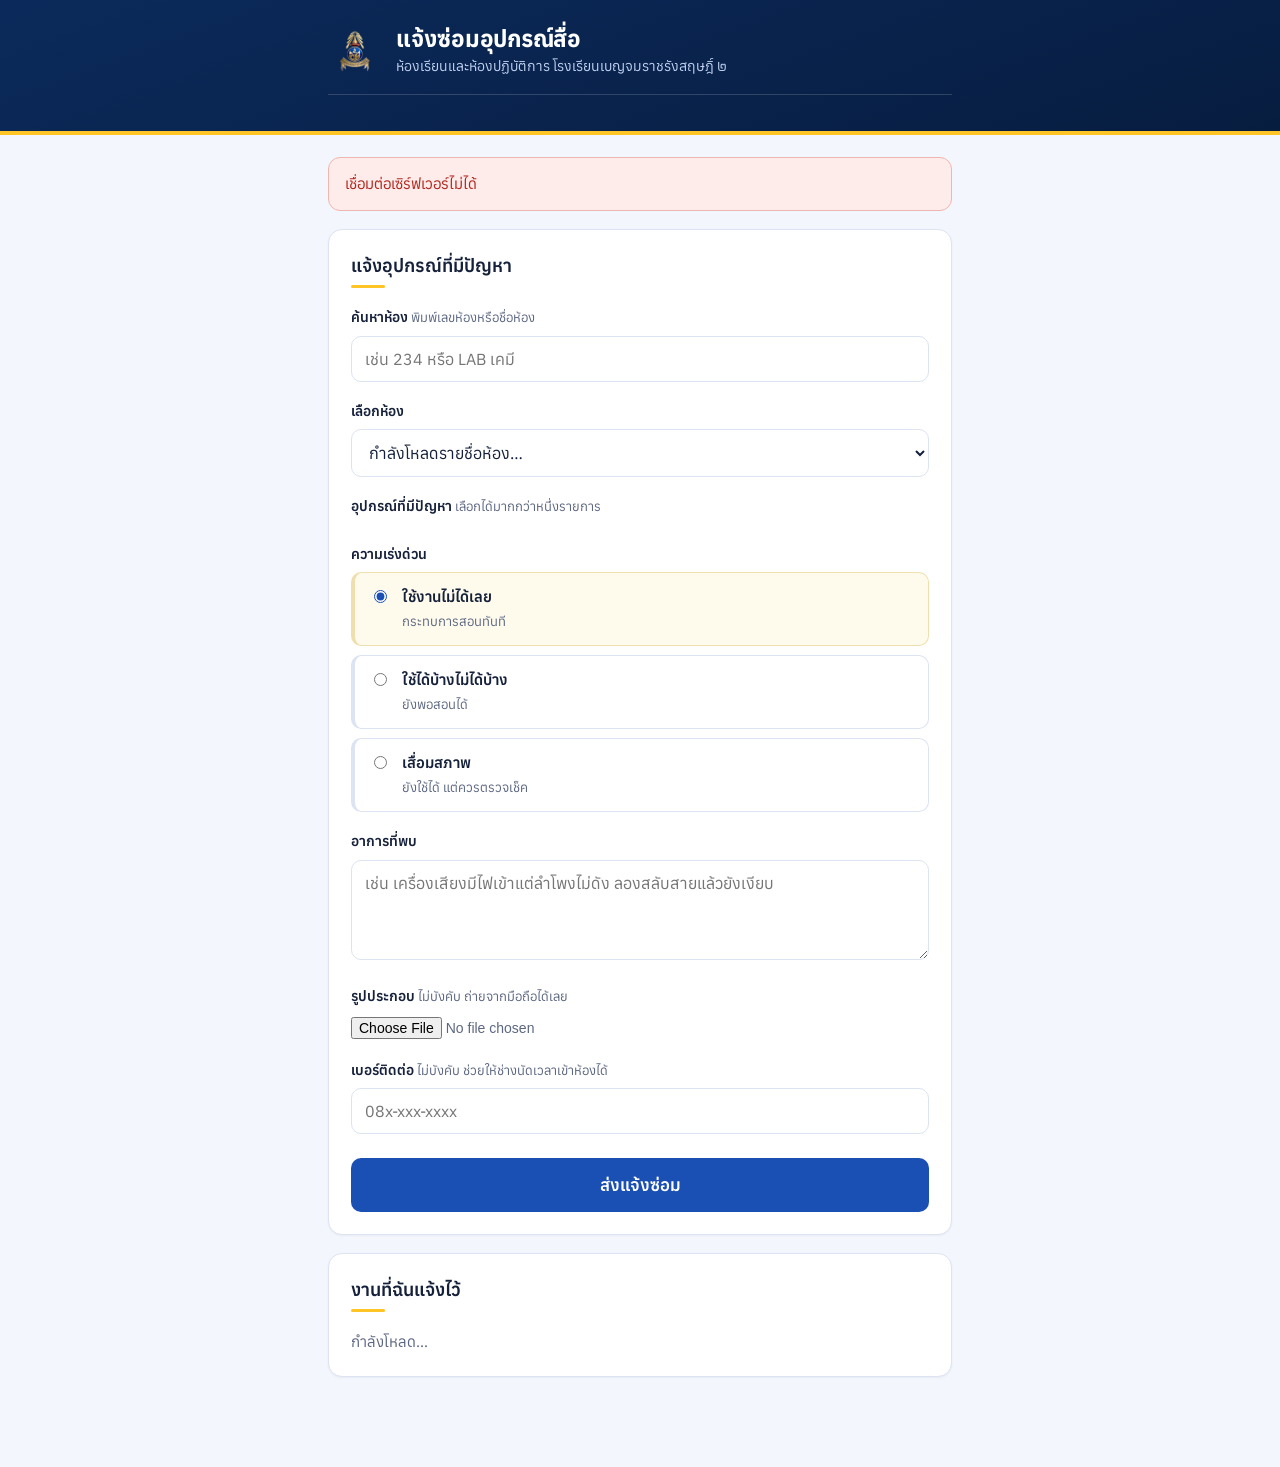
==== index.html @ 14b3880c "Update index.html" ====
<!DOCTYPE html>
<html lang="th">
<head>
<meta charset="utf-8">
<meta name="viewport" content="width=device-width, initial-scale=1">
<title>แจ้งซ่อมอุปกรณ์สื่อ — โรงเรียนเบญจมราชรังสฤษฎิ์ ๒</title>
<link rel="icon" href="logo.png">
<link rel="preconnect" href="https://fonts.googleapis.com">
<link rel="preconnect" href="https://fonts.gstatic.com" crossorigin>
<link href="https://fonts.googleapis.com/css2?family=Anuphan:wght@400;500;600;700&display=swap" rel="stylesheet">
<style>
  :root{
    --navy:#0B2A5B; --navy-deep:#071D40; --blue:#1A4FB4; --blue-dark:#123A87;
    --gold:#FFC426; --gold-deep:#D19700;
    --ink:#15203A; --muted:#5C6782; --paper:#F3F6FC; --surface:#fff;
    --line:#DCE3F2;
    --doing:#1A4FB4; --hold:#6B4E9E; --done:#127A55; --cancel:#79839B; --danger:#B3261E;
    --radius:14px;
  }
  *{box-sizing:border-box}
  html{-webkit-text-size-adjust:100%}
  body{margin:0;background:var(--paper);color:var(--ink);
       font-family:'Anuphan',system-ui,sans-serif;font-size:16px;line-height:1.6}
  .wrap{max-width:660px;margin:0 auto;padding:0 18px 72px}

  /* ---------- หัวเว็บ ---------- */
  header{background:linear-gradient(160deg,var(--navy) 0%,var(--navy-deep) 100%);
         color:#fff;border-bottom:4px solid var(--gold);padding:24px 0 22px;margin-bottom:22px}
  header .wrap{padding-bottom:0}
  .brand{display:flex;align-items:center;gap:14px}
  .brand img{width:54px;height:54px;object-fit:contain;flex:none}
  .brand h1{font-size:23px;font-weight:700;margin:0;letter-spacing:-.01em;line-height:1.25}
  .brand p{margin:2px 0 0;font-size:14px;color:#BFD0EE}
  .who{margin-top:16px;padding-top:14px;border-top:1px solid rgba(255,255,255,.16);
       font-size:14px;display:flex;justify-content:space-between;align-items:center;gap:10px;color:#DCE7FA}
  .who b{color:#fff;font-weight:600}
  .who button{background:transparent;border:1px solid rgba(255,255,255,.45);color:#fff;
              padding:5px 12px;font-size:13px;font-weight:500;border-radius:999px}
  .who button:hover{background:rgba(255,255,255,.12)}

  /* ---------- การ์ด ---------- */
  .card{background:var(--surface);border:1px solid var(--line);border-radius:var(--radius);
        padding:22px;margin-bottom:18px;box-shadow:0 1px 2px rgba(11,42,91,.05)}
  h2{font-size:18px;font-weight:600;margin:0 0 4px}
  .rule{width:34px;height:3px;background:var(--gold);border-radius:2px;margin-bottom:18px}

  label{display:block;font-size:14px;font-weight:600;margin:18px 0 7px}
  .field:first-child label{margin-top:0}
  .hint{font-weight:400;color:var(--muted);font-size:13px}
  input[type=text],input[type=tel],select,textarea{
    width:100%;padding:12px 13px;border:1px solid var(--line);border-radius:10px;
    font-family:inherit;font-size:16px;background:#fff;color:var(--ink)}
  textarea{min-height:100px;resize:vertical}
  input:focus,select:focus,textarea:focus{outline:none;border-color:var(--blue);
    box-shadow:0 0 0 3px rgba(26,79,180,.15)}
  input[type=file]{font-size:14px;color:var(--muted)}

  /* ---------- ชิปอุปกรณ์ ---------- */
  .chips{display:flex;flex-wrap:wrap;gap:9px}
  .chip{position:relative}
  .chip input{position:absolute;opacity:0;width:0;height:0}
  .chip span{display:block;padding:9px 15px;border:1px solid var(--line);border-radius:999px;
             cursor:pointer;font-size:15px;background:#fff;user-select:none;transition:background .12s}
  .chip span:hover{border-color:var(--blue)}
  .chip input:checked + span{background:var(--blue);border-color:var(--blue);color:#fff;font-weight:500}
  .chip input:focus-visible + span{outline:2px solid var(--blue);outline-offset:2px}
  .chip.broken span::after{content:' • เคยแจ้งชำรุด';color:var(--danger);font-size:12px}
  .chip.broken input:checked + span::after{color:#FFD3CF}

  /* ---------- ความเร่งด่วน ---------- */
  .sev{display:flex;flex-direction:column;gap:9px}
  .sev label{margin:0;font-weight:400;font-size:15px;display:flex;gap:12px;align-items:flex-start;
             border:1px solid var(--line);border-left:4px solid var(--line);border-radius:10px;
             padding:12px 14px;cursor:pointer;background:#fff}
  .sev input{margin-top:5px;flex:none;accent-color:var(--blue)}
  .sev label:has(input:checked){border-left-color:var(--gold);background:#FFFBEC;border-color:#F0DFAE}
  .sev label:has(input:focus-visible){outline:2px solid var(--blue);outline-offset:2px}
  .sev b{display:block;font-weight:600}
  .sev small{color:var(--muted);font-size:13px}

  /* ---------- ปุ่ม ---------- */
  button{font-family:inherit;font-size:16px;font-weight:600;border-radius:10px;cursor:pointer;border:1px solid transparent}
  .btn-primary{background:var(--blue);color:#fff;padding:15px 20px;width:100%;font-size:17px}
  .btn-primary:hover{background:var(--blue-dark)}
  .btn-primary:disabled{background:var(--cancel);cursor:progress}

  /* ---------- ข้อความแจ้ง ---------- */
  .msg{padding:14px 16px;border-radius:12px;margin-bottom:18px;font-size:15px;border:1px solid}
  .msg.ok{background:#EAF6F0;border-color:#A6D5BE;color:#0D5C3F}
  .msg.err{background:#FDECEA;border-color:#EFB6B0;color:var(--danger)}

  /* ---------- รายการงาน ---------- */
  .ticket{border-top:1px solid var(--line);padding:16px 0}
  .ticket:first-of-type{border-top:0;padding-top:2px}
  .ticket .top{display:flex;justify-content:space-between;gap:10px;align-items:baseline}
  .ticket .id{font-weight:700;font-size:14px;color:var(--navy)}
  .ticket .room{font-size:16px;font-weight:500;margin:3px 0}
  .ticket .meta{font-size:13px;color:var(--muted)}
  .badge{font-size:12px;font-weight:700;padding:4px 11px;border-radius:999px;color:#fff;white-space:nowrap}
  .b-wait{background:var(--gold);color:#4A3600} .b-doing{background:var(--doing)}
  .b-hold{background:var(--hold)} .b-done{background:var(--done)} .b-cancel{background:var(--cancel)}
  .empty,.loading{color:var(--muted);font-size:15px}
  #preview{max-width:100%;border-radius:10px;margin-top:12px;display:none;border:1px solid var(--line)}

  /* ---------- เลือกชื่อผู้แจ้ง ---------- */
  .gate{position:fixed;inset:0;background:rgba(7,29,64,.6);display:flex;align-items:center;
        justify-content:center;padding:20px;z-index:9}
  .gate .box{background:#fff;border-radius:16px;padding:26px;max-width:430px;width:100%;
             border-top:5px solid var(--gold)}
  .gate h2{margin-bottom:6px}
  .gate p{margin:0 0 16px;font-size:14px;color:var(--muted)}
  .hidden{display:none}

  @media (max-width:420px){
    .brand h1{font-size:20px}
    .brand img{width:46px;height:46px}
    .card{padding:18px}
  }
  @media (prefers-reduced-motion:reduce){*{transition:none!important}}
</style>
</head>
<body>

<header>
  <div class="wrap">
    <div class="brand">
      <img src="logo.png" alt="" onerror="this.style.display='none'">
      <div>
        <h1>แจ้งซ่อมอุปกรณ์สื่อ</h1>
        <p>ห้องเรียนและห้องปฏิบัติการ โรงเรียนเบญจมราชรังสฤษฎิ์ ๒</p>
      </div>
    </div>
    <div class="who"><span id="who"></span><button id="switchBtn" class="hidden" onclick="openGate()">เปลี่ยนชื่อ</button></div>
  </div>
</header>

<div class="wrap">
  <div id="alert"></div>

  <div class="card">
    <h2>แจ้งอุปกรณ์ที่มีปัญหา</h2>
    <div class="rule"></div>

    <div class="field">
      <label for="filter">ค้นหาห้อง <span class="hint">พิมพ์เลขห้องหรือชื่อห้อง</span></label>
      <input type="text" id="filter" placeholder="เช่น 234 หรือ LAB เคมี" oninput="filterRooms()">
    </div>

    <label for="room">เลือกห้อง</label>
    <select id="room" onchange="onRoomChange()"><option value="">กำลังโหลดรายชื่อห้อง…</option></select>

    <label>อุปกรณ์ที่มีปัญหา <span class="hint">เลือกได้มากกว่าหนึ่งรายการ</span></label>
    <div class="chips" id="items"></div>

    <label>ความเร่งด่วน</label>
    <div class="sev">
      <label><input type="radio" name="sev" value="ใช้งานไม่ได้เลย" checked>
        <span><b>ใช้งานไม่ได้เลย</b><small>กระทบการสอนทันที</small></span></label>
      <label><input type="radio" name="sev" value="ใช้ได้บ้าง">
        <span><b>ใช้ได้บ้างไม่ได้บ้าง</b><small>ยังพอสอนได้</small></span></label>
      <label><input type="radio" name="sev" value="เสื่อมสภาพ">
        <span><b>เสื่อมสภาพ</b><small>ยังใช้ได้ แต่ควรตรวจเช็ค</small></span></label>
    </div>

    <label for="detail">อาการที่พบ</label>
    <textarea id="detail" placeholder="เช่น เครื่องเสียงมีไฟเข้าแต่ลำโพงไม่ดัง ลองสลับสายแล้วยังเงียบ"></textarea>

    <label for="photo">รูปประกอบ <span class="hint">ไม่บังคับ ถ่ายจากมือถือได้เลย</span></label>
    <input type="file" id="photo" accept="image/*" onchange="previewPhoto()">
    <img id="preview" alt="รูปที่แนบ">

    <label for="phone">เบอร์ติดต่อ <span class="hint">ไม่บังคับ ช่วยให้ช่างนัดเวลาเข้าห้องได้</span></label>
    <input type="tel" id="phone" placeholder="08x-xxx-xxxx">

    <div style="margin-top:24px"><button class="btn-primary" id="submitBtn" onclick="submit()">ส่งแจ้งซ่อม</button></div>
  </div>

  <div class="card">
    <h2>งานที่ฉันแจ้งไว้</h2>
    <div class="rule"></div>
    <div id="mine" class="loading">กำลังโหลด…</div>
  </div>
</div>

<div class="gate hidden" id="gate">
  <div class="box">
    <h2>คุณคือใคร</h2>
    <p>เลือกชื่อไว้ครั้งเดียว เครื่องนี้จะจำไว้ให้ ครั้งต่อไปเข้ามาแจ้งได้ทันที</p>
    <select id="teacherSelect"></select>
    <div id="teacherFreeWrap" class="hidden" style="margin-top:10px">
      <input type="text" id="teacherFree" placeholder="พิมพ์ชื่อ-สกุล">
    </div>
    <div style="margin-top:18px"><button class="btn-primary" onclick="saveTeacher()">ใช้ชื่อนี้</button></div>
  </div>
</div>

<script src="config.js"></script>
<script>
  var ROOMS = [], TEACHERS = [], EQUIP = [], PHOTO = null;
  var ME = localStorage.getItem('ben2_repair_teacher') || '';

  function apiGet(action, params, done, fail){
    var cb = 'cb_' + Date.now() + '_' + Math.floor(Math.random() * 1000);
    var qs = ['action=' + encodeURIComponent(action), 'callback=' + cb];
    Object.keys(params || {}).forEach(function(k){ qs.push(k + '=' + encodeURIComponent(params[k])); });
    var s = document.createElement('script');
    var timer = setTimeout(function(){ cleanup(); fail && fail(new Error('เชื่อมต่อไม่สำเร็จ ลองใหม่อีกครั้ง')); }, 20000);
    function cleanup(){ clearTimeout(timer); delete window[cb]; s.remove(); }
    window[cb] = function(res){ cleanup(); res.ok ? done(res.data) : (fail && fail(new Error(res.error))); };
    s.src = API_URL + '?' + qs.join('&');
    s.onerror = function(){ cleanup(); fail && fail(new Error('เชื่อมต่อเซิร์ฟเวอร์ไม่ได้')); };
    document.body.appendChild(s);
  }

  function apiPost(body, done, fail){
    fetch(API_URL, {
      method: 'POST',
      headers: { 'Content-Type': 'text/plain;charset=utf-8' },
      body: JSON.stringify(body)
    })
    .then(function(r){ return r.json(); })
    .then(function(res){ res.ok ? done(res.data) : fail(new Error(res.error)); })
    .catch(function(e){ fail(e); });
  }

  apiGet('bootstrap', {}, function(d){
    ROOMS = d.rooms; TEACHERS = d.teachers; EQUIP = d.equipment;
    filterRooms(); renderChips(null); fillTeachers();
    if (!ME) openGate(); else showMe();
  }, fail);

  function fillTeachers(){
    var sel = document.getElementById('teacherSelect');
    if (!TEACHERS.length) {
      sel.classList.add('hidden');
      document.getElementById('teacherFreeWrap').classList.remove('hidden');
      return;
    }
    sel.innerHTML = '<option value="">— เลือกชื่อของคุณ —</option>' +
      TEACHERS.map(function(t){
        return '<option value="' + t.name + '"' + (t.name === ME ? ' selected' : '') + '>' +
               t.name + (t.group ? ' (' + t.group + ')' : '') + '</option>';
      }).join('') + '<option value="__other">ไม่มีชื่อในรายการ — พิมพ์เอง</option>';
    sel.onchange = function(){
      document.getElementById('teacherFreeWrap').classList.toggle('hidden', sel.value !== '__other');
    };
  }

  function openGate(){ document.getElementById('gate').classList.remove('hidden'); }

  function saveTeacher(){
    var sel = document.getElementById('teacherSelect');
    var name = (!TEACHERS.length || sel.value === '__other')
      ? document.getElementById('teacherFree').value.trim() : sel.value;
    if (!name) return alert('กรุณาเลือกหรือพิมพ์ชื่อของคุณ');
    ME = name;
    localStorage.setItem('ben2_repair_teacher', name);
    document.getElementById('gate').classList.add('hidden');
    showMe();
  }

  function showMe(){
    document.getElementById('who').innerHTML = 'แจ้งในนาม <b>' + ME + '</b>';
    document.getElementById('switchBtn').classList.remove('hidden');
    loadMine();
  }

  function filterRooms(){
    var q = document.getElementById('filter').value.trim().toLowerCase();
    var sel = document.getElementById('room');
    var list = ROOMS.filter(function(r){
      return !q || (r.code + ' ' + r.name).toLowerCase().indexOf(q) !== -1;
    });
    sel.innerHTML = '<option value="">— เลือกห้อง —</option>' + list.map(function(r){
      return '<option value="' + r.code + '|' + r.name + '">' + (r.code ? r.code + ' — ' : '') + r.name + '</option>';
    }).join('');
    if (list.length === 1) { sel.selectedIndex = 1; onRoomChange(); }
  }

  function currentRoom(){
    var v = document.getElementById('room').value;
    if (!v) return null;
    var p = v.split('|');
    return ROOMS.filter(function(r){ return r.code === p[0] && r.name === p[1]; })[0] || { code: p[0], name: p[1], has: {} };
  }

  function onRoomChange(){ renderChips(currentRoom()); }

  function renderChips(room){
    document.getElementById('items').innerHTML = EQUIP.map(function(e){
      var state = room && room.has ? room.has[e] : '';
      if (state === 'ไม่มี' && e !== 'อื่น ๆ') return '';
      var broken = (state === 'ชำรุด') ? ' broken' : '';
      return '<label class="chip' + broken + '"><input type="checkbox" value="' + e + '"><span>' + e + '</span></label>';
    }).join('');
  }

  function previewPhoto(){
    var f = document.getElementById('photo').files[0];
    if (!f) { PHOTO = null; document.getElementById('preview').style.display = 'none'; return; }
    var img = new Image(), reader = new FileReader();
    reader.onload = function(ev){
      img.onload = function(){
        var max = 1280, scale = Math.min(1, max / Math.max(img.width, img.height));
        var c = document.createElement('canvas');
        c.width = img.width * scale; c.height = img.height * scale;
        c.getContext('2d').drawImage(img, 0, 0, c.width, c.height);
        var dataUrl = c.toDataURL('image/jpeg', 0.8);
        PHOTO = { name: 'photo.jpg', mimeType: 'image/jpeg', data: dataUrl.split(',')[1] };
        var p = document.getElementById('preview');
        p.src = dataUrl; p.style.display = 'block';
      };
      img.src = ev.target.result;
    };
    reader.readAsDataURL(f);
  }

  function submit(){
    if (!ME) return openGate();
    var room = currentRoom();
    var items = Array.prototype.slice.call(document.querySelectorAll('#items input:checked')).map(function(i){ return i.value; });
    var detail = document.getElementById('detail').value.trim();

    if (!room) return alert('กรุณาเลือกห้อง');
    if (!items.length) return alert('กรุณาเลือกอุปกรณ์ที่มีปัญหาอย่างน้อยหนึ่งรายการ');
    if (!detail) return alert('กรุณาอธิบายอาการที่พบ');

    var btn = document.getElementById('submitBtn');
    btn.disabled = true; btn.textContent = 'กำลังส่ง…';

    apiPost({
      action: 'submit',
      roomCode: room.code, roomName: room.name, items: items,
      severity: document.querySelector('input[name=sev]:checked').value,
      detail: detail, photo: PHOTO,
      reporterName: ME,
      phone: document.getElementById('phone').value.trim()
    }, function(d){
      showAlert('ok', 'ส่งแจ้งซ่อมแล้ว เลขที่งาน ' + d.id + ' — ระบบแจ้งครูผู้ดูแลทาง LINE เรียบร้อย');
      document.getElementById('detail').value = '';
      document.getElementById('photo').value = '';
      document.getElementById('preview').style.display = 'none';
      PHOTO = null;
      document.querySelectorAll('#items input:checked').forEach(function(i){ i.checked = false; });
      btn.disabled = false; btn.textContent = 'ส่งแจ้งซ่อม';
      loadMine();
      window.scrollTo({ top: 0, behavior: 'smooth' });
    }, function(err){
      showAlert('err', err.message || 'ส่งไม่สำเร็จ ลองอีกครั้ง');
      btn.disabled = false; btn.textContent = 'ส่งแจ้งซ่อม';
    });
  }

  function loadMine(){
    apiGet('myTickets', { teacher: ME }, renderMine, function(err){
      document.getElementById('mine').textContent = err.message;
    });
  }

  function badgeClass(s){
    return s === 'เสร็จสิ้น' ? 'b-done' : s === 'กำลังดำเนินการ' ? 'b-doing'
         : s === 'ยกเลิก' ? 'b-cancel' : s.indexOf('อะไหล่') !== -1 ? 'b-hold' : 'b-wait';
  }

  function renderMine(list){
    var box = document.getElementById('mine');
    box.className = '';
    if (!list.length) { box.innerHTML = '<p class="empty">ยังไม่มีรายการที่คุณแจ้ง เมื่อแจ้งแล้วจะติดตามสถานะได้ที่นี่</p>'; return; }
    box.innerHTML = list.map(function(t){
      return '<div class="ticket">' +
        '<div class="top"><span class="id">' + t.id + '</span>' +
        '<span class="badge ' + badgeClass(t.status) + '">' + t.status + '</span></div>' +
        '<div class="room">ห้อง ' + (t.roomCode ? t.roomCode + ' ' : '') + t.roomName + ' — ' + t.items + '</div>' +
        '<div class="meta">แจ้งเมื่อ ' + t.reportedAt +
        (t.assignee ? ' • ผู้รับผิดชอบ ' + t.assignee : '') +
        (t.note ? '<br>บันทึกจากช่าง: ' + t.note : '') + '</div></div>';
    }).join('');
  }

  function showAlert(type, text){
    document.getElementById('alert').innerHTML = '<div class="msg ' + type + '">' + text + '</div>';
  }
  function fail(err){ showAlert('err', err.message || String(err)); }

  (function(){
    var m = location.search.match(/[?&]room=([^&]+)/);
    if (m) document.getElementById('filter').value = decodeURIComponent(m[1]);
  })();
</script>
</body>
</html>
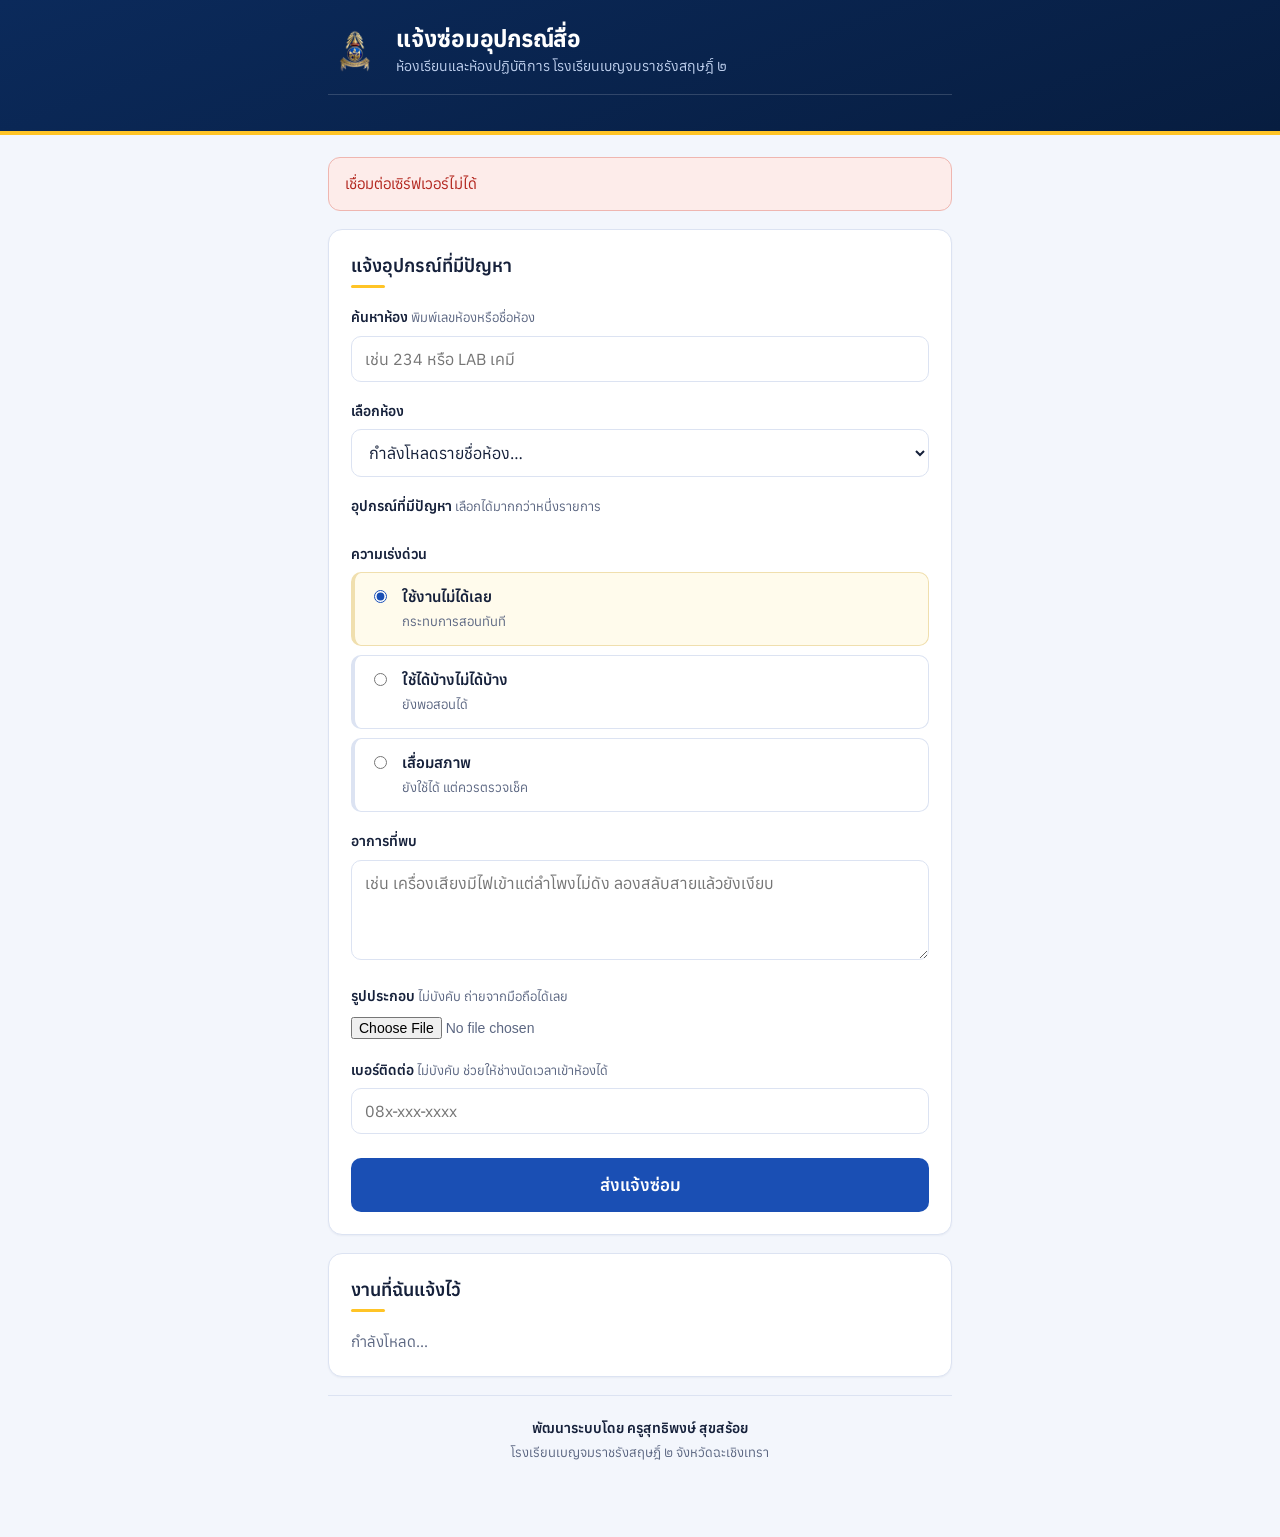
==== commit 1ef6d558: "Update index.html" ====
--- a/index.html
+++ b/index.html
@@ -111,6 +111,10 @@
   .gate p{margin:0 0 16px;font-size:14px;color:var(--muted)}
   .hidden{display:none}
 
+  footer{border-top:1px solid var(--line);margin-top:6px;padding:20px 0 0;
+         text-align:center;font-size:13px;color:var(--muted);line-height:1.8}
+  footer b{display:block;font-weight:600;color:var(--ink);font-size:14px}
+
   @media (max-width:420px){
     .brand h1{font-size:20px}
     .brand img{width:46px;height:46px}
@@ -180,6 +184,11 @@
     <div class="rule"></div>
     <div id="mine" class="loading">กำลังโหลด…</div>
   </div>
+
+  <footer>
+    <b>พัฒนาระบบโดย ครูสุทธิพงษ์ สุขสร้อย</b>
+    โรงเรียนเบญจมราชรังสฤษฎิ์ ๒ จังหวัดฉะเชิงเทรา
+  </footer>
 </div>
 
 <div class="gate hidden" id="gate">
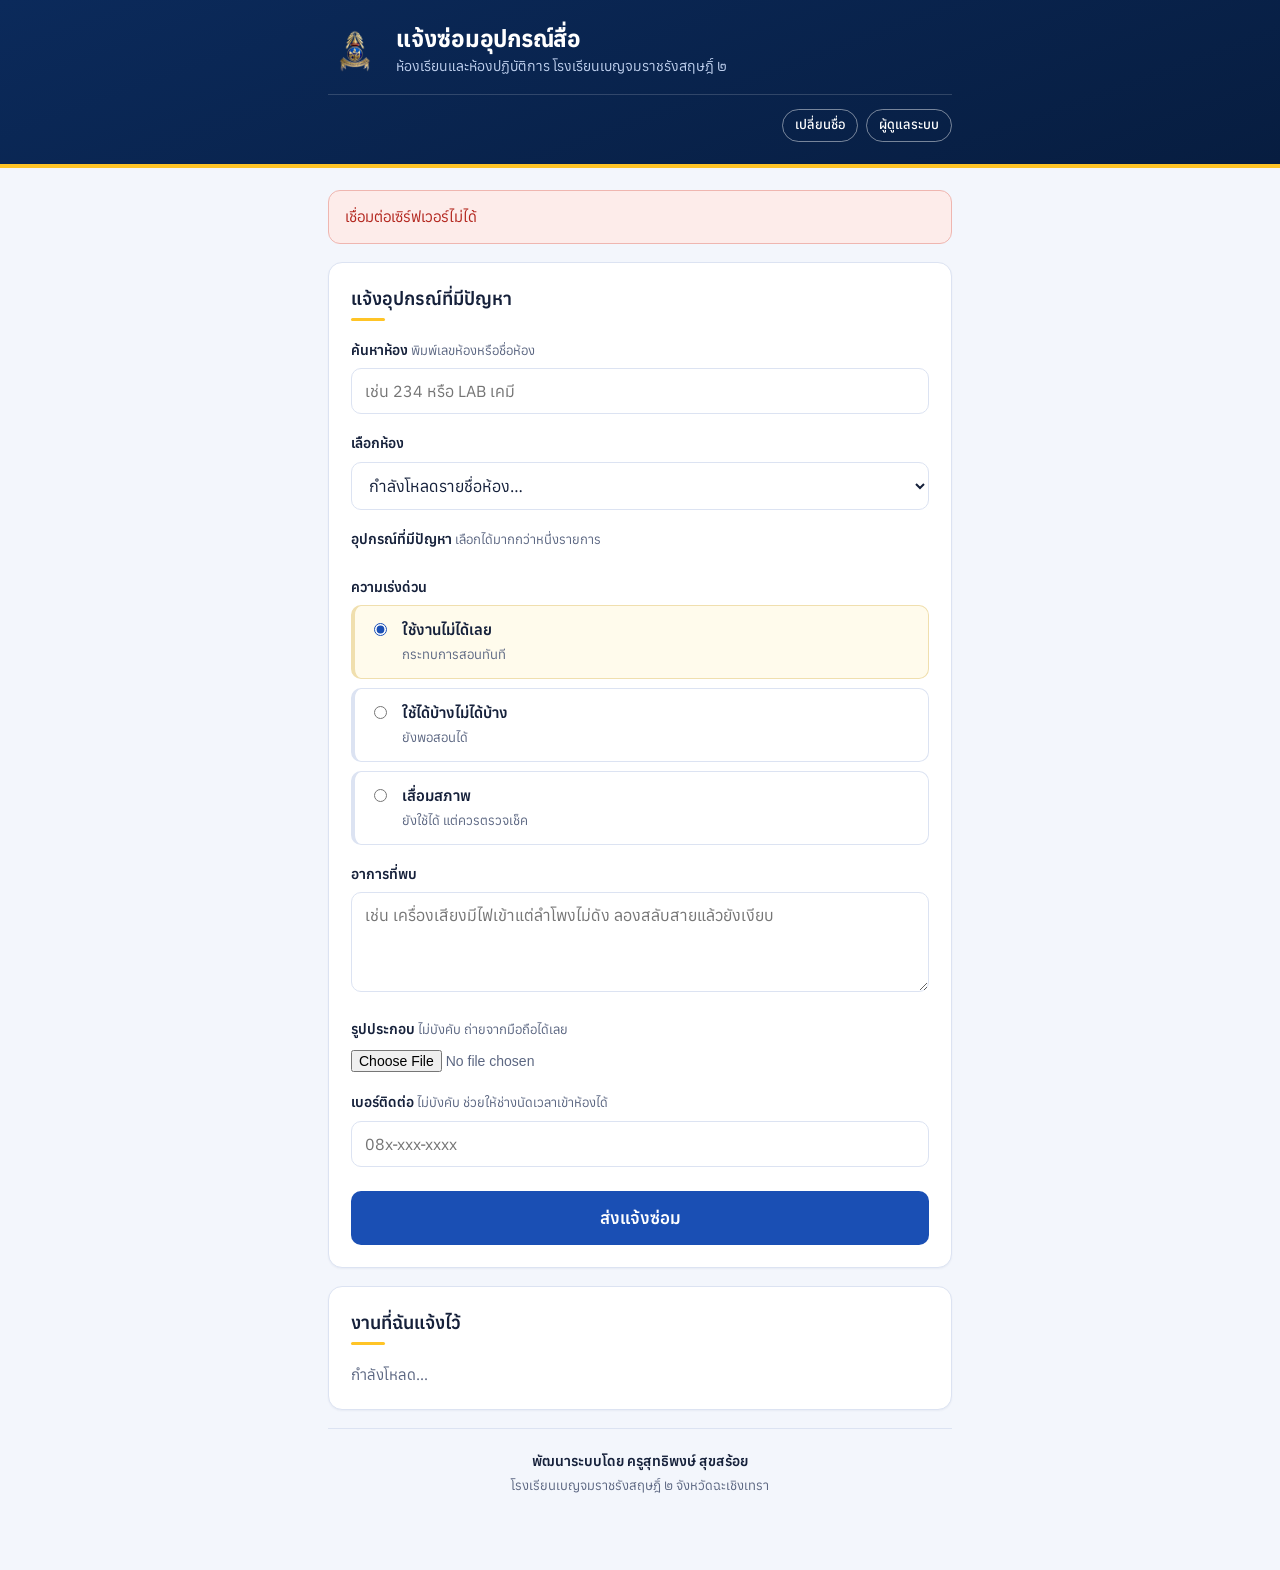
==== commit bf9fd549: "Update index.html" ====
--- a/index.html
+++ b/index.html
@@ -34,9 +34,12 @@
   .who{margin-top:16px;padding-top:14px;border-top:1px solid rgba(255,255,255,.16);
        font-size:14px;display:flex;justify-content:space-between;align-items:center;gap:10px;color:#DCE7FA}
   .who b{color:#fff;font-weight:600}
-  .who button{background:transparent;border:1px solid rgba(255,255,255,.45);color:#fff;
-              padding:5px 12px;font-size:13px;font-weight:500;border-radius:999px}
-  .who button:hover{background:rgba(255,255,255,.12)}
+  .who button,.who a.hdr{background:transparent;border:1px solid rgba(255,255,255,.45);color:#fff;
+              padding:5px 12px;font-size:13px;font-weight:500;border-radius:999px;
+              text-decoration:none;white-space:nowrap;display:inline-block;
+              font-family:inherit;cursor:pointer;line-height:1.6}
+  .who button:hover,.who a.hdr:hover{background:rgba(255,255,255,.12)}
+  .who .actions{display:flex;gap:8px;flex:none}
 
   /* ---------- การ์ด ---------- */
   .card{background:var(--surface);border:1px solid var(--line);border-radius:var(--radius);
@@ -134,7 +137,13 @@
         <p>ห้องเรียนและห้องปฏิบัติการ โรงเรียนเบญจมราชรังสฤษฎิ์ ๒</p>
       </div>
     </div>
-    <div class="who"><span id="who"></span><button id="switchBtn" class="hidden" onclick="openGate()">เปลี่ยนชื่อ</button></div>
+    <div class="who">
+      <span id="who"></span>
+      <span class="actions">
+        <button id="switchBtn" class="hidden" onclick="openGate()">เปลี่ยนชื่อ</button>
+        <a class="hdr" href="admin.html">ผู้ดูแลระบบ</a>
+      </span>
+    </div>
   </div>
 </header>
 
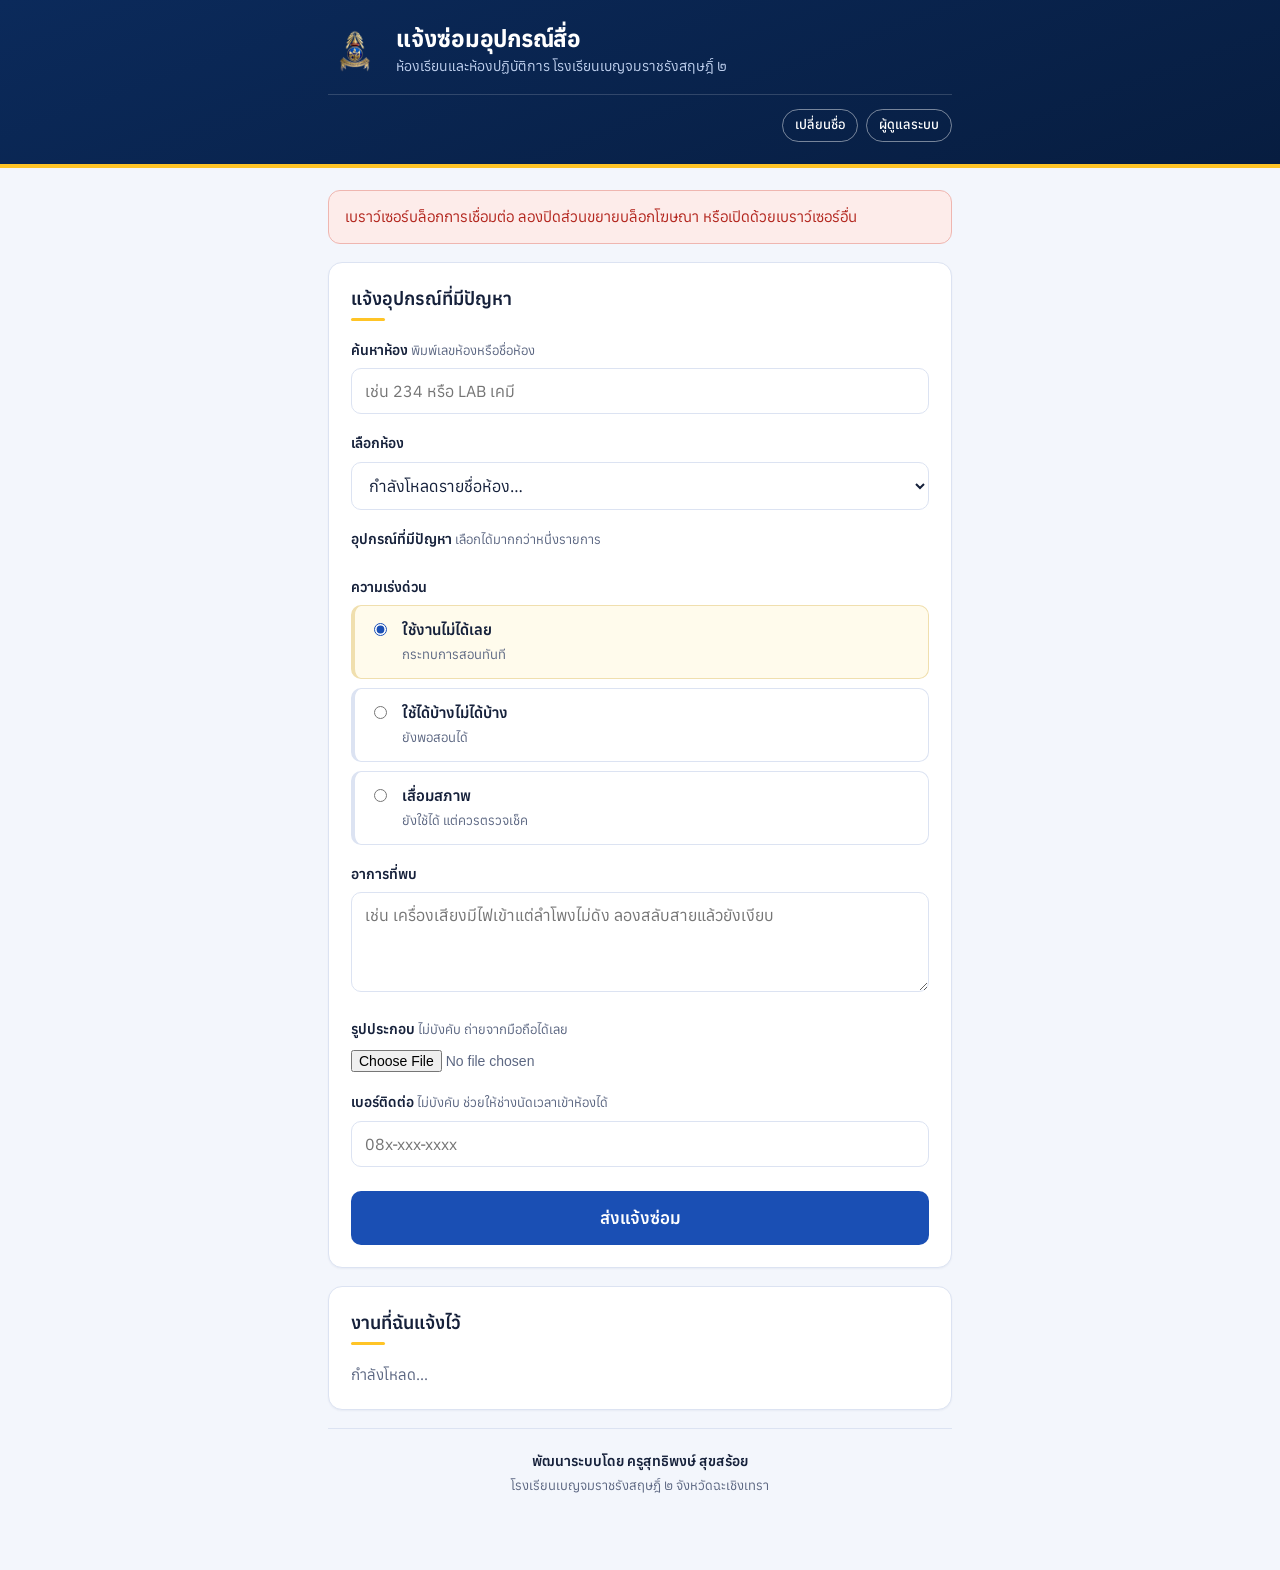
==== commit 6755d380: "Update index.html" ====
--- a/index.html
+++ b/index.html
@@ -58,6 +58,17 @@
     box-shadow:0 0 0 3px rgba(26,79,180,.15)}
   input[type=file]{font-size:14px;color:var(--muted)}
 
+  .care{margin-top:10px;display:none;border:1px solid var(--line);border-radius:12px;
+        padding:12px 14px;background:#FAFCFF}
+  .care .person{display:flex;align-items:center;gap:12px}
+  .care .person + .person{margin-top:10px;padding-top:10px;border-top:1px solid var(--line)}
+  .care img{width:46px;height:46px;border-radius:50%;object-fit:cover;flex:none;
+            border:2px solid var(--gold);background:#E8EDF7}
+  .care .ph{width:46px;height:46px;border-radius:50%;flex:none;background:var(--navy);color:#fff;
+            display:flex;align-items:center;justify-content:center;font-weight:600;font-size:18px}
+  .care .role{font-size:12px;color:var(--muted);line-height:1.4}
+  .care .nm{font-weight:600;font-size:15px}
+
   /* ---------- ชิปอุปกรณ์ ---------- */
   .chips{display:flex;flex-wrap:wrap;gap:9px}
   .chip{position:relative}
@@ -161,6 +172,7 @@
 
     <label for="room">เลือกห้อง</label>
     <select id="room" onchange="onRoomChange()"><option value="">กำลังโหลดรายชื่อห้อง…</option></select>
+    <div class="care" id="care"></div>
 
     <label>อุปกรณ์ที่มีปัญหา <span class="hint">เลือกได้มากกว่าหนึ่งรายการ</span></label>
     <div class="chips" id="items"></div>
@@ -214,19 +226,42 @@
 
 <script src="config.js"></script>
 <script>
-  var ROOMS = [], TEACHERS = [], EQUIP = [], PHOTO = null;
+  var ROOMS = [], TEACHERS = [], EQUIP = [], BUILDINGS = [], PHOTO = null;
   var ME = localStorage.getItem('ben2_repair_teacher') || '';
 
+  // เรียกข้อมูลด้วย fetch ก่อน ถ้าเบราว์เซอร์บล็อกจึงถอยไปใช้ JSONP
   function apiGet(action, params, done, fail){
+    var qs = ['action=' + encodeURIComponent(action)];
+    Object.keys(params || {}).forEach(function(k){ qs.push(k + '=' + encodeURIComponent(params[k])); });
+    var url = API_URL + '?' + qs.join('&');
+
+    fetch(url)
+      .then(function(r){ return r.json(); })
+      .then(function(res){
+        if (res.ok) done(res.data);
+        else if (fail) fail(new Error(res.error));
+      })
+      .catch(function(){ jsonp(url, done, fail); });
+  }
+
+  function jsonp(url, done, fail){
     var cb = 'cb_' + Date.now() + '_' + Math.floor(Math.random() * 1000);
-    var qs = ['action=' + encodeURIComponent(action), 'callback=' + cb];
-    Object.keys(params || {}).forEach(function(k){ qs.push(k + '=' + encodeURIComponent(params[k])); });
     var s = document.createElement('script');
-    var timer = setTimeout(function(){ cleanup(); fail && fail(new Error('เชื่อมต่อไม่สำเร็จ ลองใหม่อีกครั้ง')); }, 20000);
-    function cleanup(){ clearTimeout(timer); delete window[cb]; s.remove(); }
-    window[cb] = function(res){ cleanup(); res.ok ? done(res.data) : (fail && fail(new Error(res.error))); };
-    s.src = API_URL + '?' + qs.join('&');
-    s.onerror = function(){ cleanup(); fail && fail(new Error('เชื่อมต่อเซิร์ฟเวอร์ไม่ได้')); };
+    var timer = setTimeout(function(){
+      cleanup();
+      if (fail) fail(new Error('เชื่อมต่อไม่สำเร็จ ลองรีเฟรชหน้าอีกครั้ง'));
+    }, 30000);
+    function cleanup(){ clearTimeout(timer); delete window[cb]; if (s.parentNode) s.remove(); }
+    window[cb] = function(res){
+      cleanup();
+      if (res.ok) done(res.data);
+      else if (fail) fail(new Error(res.error));
+    };
+    s.src = url + '&callback=' + cb;
+    s.onerror = function(){
+      cleanup();
+      if (fail) fail(new Error('เบราว์เซอร์บล็อกการเชื่อมต่อ ลองปิดส่วนขยายบล็อกโฆษณา หรือเปิดด้วยเบราว์เซอร์อื่น'));
+    };
     document.body.appendChild(s);
   }
 
@@ -242,7 +277,7 @@
   }
 
   apiGet('bootstrap', {}, function(d){
-    ROOMS = d.rooms; TEACHERS = d.teachers; EQUIP = d.equipment;
+    ROOMS = d.rooms; TEACHERS = d.teachers; EQUIP = d.equipment; BUILDINGS = d.buildings || [];
     filterRooms(); renderChips(null); fillTeachers();
     if (!ME) openGate(); else showMe();
   }, fail);
@@ -299,10 +334,46 @@
     var v = document.getElementById('room').value;
     if (!v) return null;
     var p = v.split('|');
-    return ROOMS.filter(function(r){ return r.code === p[0] && r.name === p[1]; })[0] || { code: p[0], name: p[1], has: {} };
-  }
-
-  function onRoomChange(){ renderChips(currentRoom()); }
+    return ROOMS.filter(function(r){ return r.code === p[0] && r.name === p[1]; })[0] ||
+           { code: p[0], name: p[1], building: '', program: '', caretakers: [], has: {} };
+  }
+
+  function buildingOf(code){
+    return BUILDINGS.filter(function(b){ return b.code === String(code); })[0] || null;
+  }
+
+  function personBlock(photo, name, role){
+    var avatar = photo
+      ? '<img src="' + photo + '" alt="" onerror="this.outerHTML=\'<div class=&quot;ph&quot;>' + name.charAt(0) + '</div>\'">'
+      : '<div class="ph">' + name.charAt(0) + '</div>';
+    return '<div class="person">' + avatar +
+           '<div><div class="role">' + role + '</div><div class="nm">' + name + '</div></div></div>';
+  }
+
+  function onRoomChange(){
+    var room = currentRoom();
+    renderChips(room);
+    var box = document.getElementById('care');
+    if (!room) { box.style.display = 'none'; return; }
+
+    var b = buildingOf(room.building);
+    var bname = b ? (b.name || 'อาคาร ' + b.code) : 'อาคาร';
+    var roomCares = room.caretakers || [];
+    var bCares = (b && b.caretakers) ? b.caretakers : [];
+    var html = '';
+
+    if (roomCares.length) {
+      html += roomCares.map(function(c){
+        return personBlock(c.photo, c.name, 'ผู้ดูแลห้องนี้' + (room.program ? ' · ' + room.program : ''));
+      }).join('');
+      html += bCares.map(function(c){ return personBlock(c.photo, c.name, 'ผู้ดูแล' + bname); }).join('');
+    } else {
+      html += bCares.map(function(c){ return personBlock(c.photo, c.name, 'ผู้ดูแล' + bname); }).join('');
+    }
+
+    box.innerHTML = html;
+    box.style.display = html ? 'block' : 'none';
+  }
 
   function renderChips(room){
     document.getElementById('items').innerHTML = EQUIP.map(function(e){
@@ -348,13 +419,14 @@
 
     apiPost({
       action: 'submit',
-      roomCode: room.code, roomName: room.name, items: items,
+      roomCode: room.code, roomName: room.name, building: room.building, items: items,
       severity: document.querySelector('input[name=sev]:checked').value,
       detail: detail, photo: PHOTO,
       reporterName: ME,
       phone: document.getElementById('phone').value.trim()
     }, function(d){
-      showAlert('ok', 'ส่งแจ้งซ่อมแล้ว เลขที่งาน ' + d.id + ' — ระบบแจ้งครูผู้ดูแลทาง LINE เรียบร้อย');
+      showAlert('ok', 'ส่งแจ้งซ่อมแล้ว เลขที่งาน ' + d.id +
+        (d.caretaker ? ' — ส่งถึง ' + d.caretaker + ' ผู้รับผิดชอบห้องนี้แล้ว' : ' — ระบบแจ้งครูผู้ดูแลทาง LINE เรียบร้อย'));
       document.getElementById('detail').value = '';
       document.getElementById('photo').value = '';
       document.getElementById('preview').style.display = 'none';
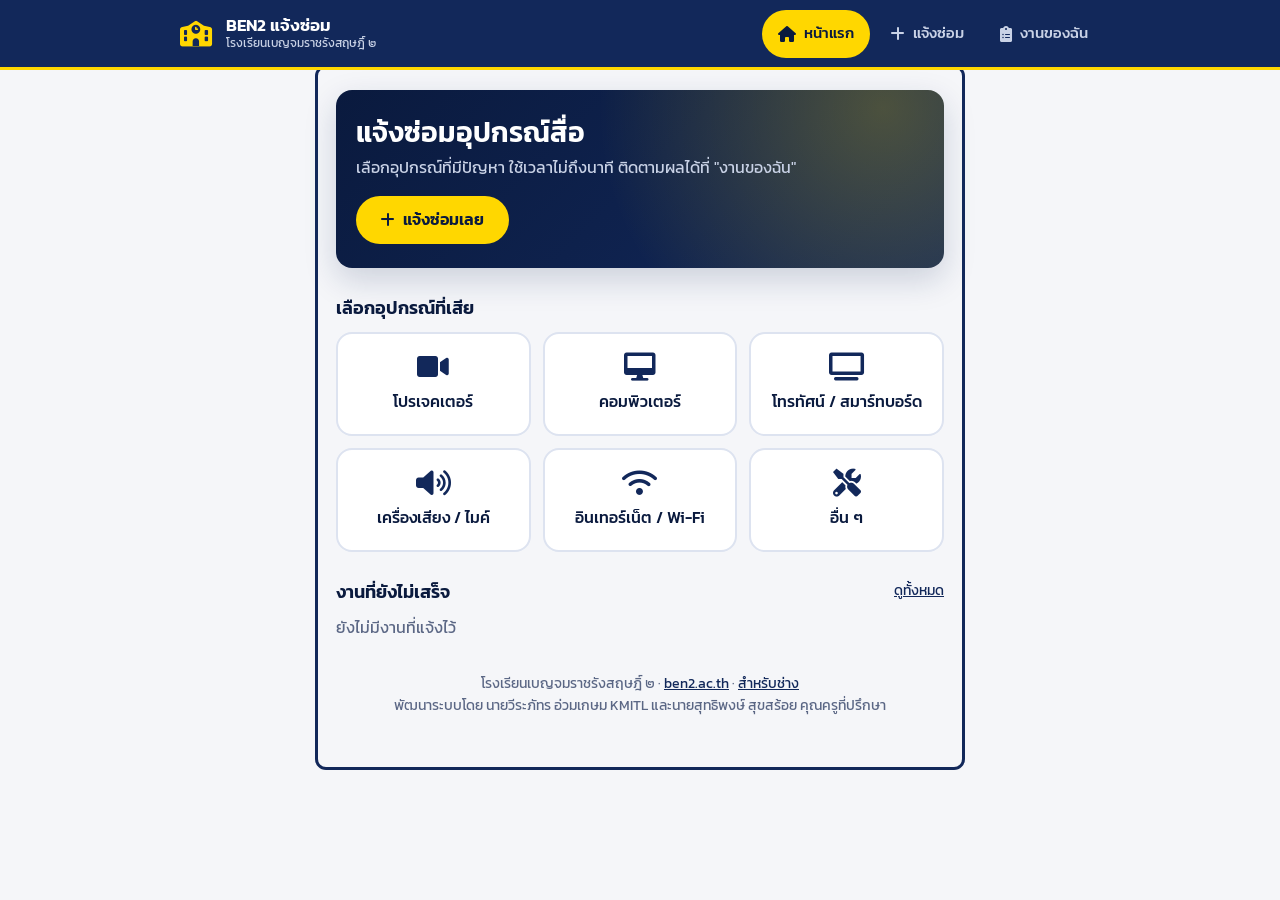
==== commit ca7e2b36: "BEN2 repair system v2: new UI, secured backend, room picker, LINE notify Snapshot of https://github." ====
--- a/index.html
+++ b/index.html
@@ -1,481 +1,39 @@
 <!DOCTYPE html>
 <html lang="th">
+
 <head>
-<meta charset="utf-8">
-<meta name="viewport" content="width=device-width, initial-scale=1">
-<title>แจ้งซ่อมอุปกรณ์สื่อ — โรงเรียนเบญจมราชรังสฤษฎิ์ ๒</title>
-<link rel="icon" href="logo.png">
-<link rel="preconnect" href="https://fonts.googleapis.com">
-<link rel="preconnect" href="https://fonts.gstatic.com" crossorigin>
-<link href="https://fonts.googleapis.com/css2?family=Anuphan:wght@400;500;600;700&display=swap" rel="stylesheet">
-<style>
-  :root{
-    --navy:#0B2A5B; --navy-deep:#071D40; --blue:#1A4FB4; --blue-dark:#123A87;
-    --gold:#FFC426; --gold-deep:#D19700;
-    --ink:#15203A; --muted:#5C6782; --paper:#F3F6FC; --surface:#fff;
-    --line:#DCE3F2;
-    --doing:#1A4FB4; --hold:#6B4E9E; --done:#127A55; --cancel:#79839B; --danger:#B3261E;
-    --radius:14px;
-  }
-  *{box-sizing:border-box}
-  html{-webkit-text-size-adjust:100%}
-  body{margin:0;background:var(--paper);color:var(--ink);
-       font-family:'Anuphan',system-ui,sans-serif;font-size:16px;line-height:1.6}
-  .wrap{max-width:660px;margin:0 auto;padding:0 18px 72px}
+    <meta charset="UTF-8">
+    <meta name="viewport" content="width=device-width, initial-scale=1, viewport-fit=cover">
+    <meta name="theme-color" content="#12285A">
+    <title>BEN2 แจ้งซ่อม - โรงเรียนเบญจมราชรังสฤษฎิ์ ๒</title>
+    <link rel="stylesheet" href="styles.css">
+    <link rel="stylesheet" href="https://cdnjs.cloudflare.com/ajax/libs/font-awesome/6.0.0/css/all.min.css">
+</head>
 
-  /* ---------- หัวเว็บ ---------- */
-  header{background:linear-gradient(160deg,var(--navy) 0%,var(--navy-deep) 100%);
-         color:#fff;border-bottom:4px solid var(--gold);padding:24px 0 22px;margin-bottom:22px}
-  header .wrap{padding-bottom:0}
-  .brand{display:flex;align-items:center;gap:14px}
-  .brand img{width:54px;height:54px;object-fit:contain;flex:none}
-  .brand h1{font-size:23px;font-weight:700;margin:0;letter-spacing:-.01em;line-height:1.25}
-  .brand p{margin:2px 0 0;font-size:14px;color:#BFD0EE}
-  .who{margin-top:16px;padding-top:14px;border-top:1px solid rgba(255,255,255,.16);
-       font-size:14px;display:flex;justify-content:space-between;align-items:center;gap:10px;color:#DCE7FA}
-  .who b{color:#fff;font-weight:600}
-  .who button,.who a.hdr{background:transparent;border:1px solid rgba(255,255,255,.45);color:#fff;
-              padding:5px 12px;font-size:13px;font-weight:500;border-radius:999px;
-              text-decoration:none;white-space:nowrap;display:inline-block;
-              font-family:inherit;cursor:pointer;line-height:1.6}
-  .who button:hover,.who a.hdr:hover{background:rgba(255,255,255,.12)}
-  .who .actions{display:flex;gap:8px;flex:none}
-
-  /* ---------- การ์ด ---------- */
-  .card{background:var(--surface);border:1px solid var(--line);border-radius:var(--radius);
-        padding:22px;margin-bottom:18px;box-shadow:0 1px 2px rgba(11,42,91,.05)}
-  h2{font-size:18px;font-weight:600;margin:0 0 4px}
-  .rule{width:34px;height:3px;background:var(--gold);border-radius:2px;margin-bottom:18px}
-
-  label{display:block;font-size:14px;font-weight:600;margin:18px 0 7px}
-  .field:first-child label{margin-top:0}
-  .hint{font-weight:400;color:var(--muted);font-size:13px}
-  input[type=text],input[type=tel],select,textarea{
-    width:100%;padding:12px 13px;border:1px solid var(--line);border-radius:10px;
-    font-family:inherit;font-size:16px;background:#fff;color:var(--ink)}
-  textarea{min-height:100px;resize:vertical}
-  input:focus,select:focus,textarea:focus{outline:none;border-color:var(--blue);
-    box-shadow:0 0 0 3px rgba(26,79,180,.15)}
-  input[type=file]{font-size:14px;color:var(--muted)}
-
-  .care{margin-top:10px;display:none;border:1px solid var(--line);border-radius:12px;
-        padding:12px 14px;background:#FAFCFF}
-  .care .person{display:flex;align-items:center;gap:12px}
-  .care .person + .person{margin-top:10px;padding-top:10px;border-top:1px solid var(--line)}
-  .care img{width:46px;height:46px;border-radius:50%;object-fit:cover;flex:none;
-            border:2px solid var(--gold);background:#E8EDF7}
-  .care .ph{width:46px;height:46px;border-radius:50%;flex:none;background:var(--navy);color:#fff;
-            display:flex;align-items:center;justify-content:center;font-weight:600;font-size:18px}
-  .care .role{font-size:12px;color:var(--muted);line-height:1.4}
-  .care .nm{font-weight:600;font-size:15px}
-
-  /* ---------- ชิปอุปกรณ์ ---------- */
-  .chips{display:flex;flex-wrap:wrap;gap:9px}
-  .chip{position:relative}
-  .chip input{position:absolute;opacity:0;width:0;height:0}
-  .chip span{display:block;padding:9px 15px;border:1px solid var(--line);border-radius:999px;
-             cursor:pointer;font-size:15px;background:#fff;user-select:none;transition:background .12s}
-  .chip span:hover{border-color:var(--blue)}
-  .chip input:checked + span{background:var(--blue);border-color:var(--blue);color:#fff;font-weight:500}
-  .chip input:focus-visible + span{outline:2px solid var(--blue);outline-offset:2px}
-  .chip.broken span::after{content:' • เคยแจ้งชำรุด';color:var(--danger);font-size:12px}
-  .chip.broken input:checked + span::after{color:#FFD3CF}
-
-  /* ---------- ความเร่งด่วน ---------- */
-  .sev{display:flex;flex-direction:column;gap:9px}
-  .sev label{margin:0;font-weight:400;font-size:15px;display:flex;gap:12px;align-items:flex-start;
-             border:1px solid var(--line);border-left:4px solid var(--line);border-radius:10px;
-             padding:12px 14px;cursor:pointer;background:#fff}
-  .sev input{margin-top:5px;flex:none;accent-color:var(--blue)}
-  .sev label:has(input:checked){border-left-color:var(--gold);background:#FFFBEC;border-color:#F0DFAE}
-  .sev label:has(input:focus-visible){outline:2px solid var(--blue);outline-offset:2px}
-  .sev b{display:block;font-weight:600}
-  .sev small{color:var(--muted);font-size:13px}
-
-  /* ---------- ปุ่ม ---------- */
-  button{font-family:inherit;font-size:16px;font-weight:600;border-radius:10px;cursor:pointer;border:1px solid transparent}
-  .btn-primary{background:var(--blue);color:#fff;padding:15px 20px;width:100%;font-size:17px}
-  .btn-primary:hover{background:var(--blue-dark)}
-  .btn-primary:disabled{background:var(--cancel);cursor:progress}
-
-  /* ---------- ข้อความแจ้ง ---------- */
-  .msg{padding:14px 16px;border-radius:12px;margin-bottom:18px;font-size:15px;border:1px solid}
-  .msg.ok{background:#EAF6F0;border-color:#A6D5BE;color:#0D5C3F}
-  .msg.err{background:#FDECEA;border-color:#EFB6B0;color:var(--danger)}
-
-  /* ---------- รายการงาน ---------- */
-  .ticket{border-top:1px solid var(--line);padding:16px 0}
-  .ticket:first-of-type{border-top:0;padding-top:2px}
-  .ticket .top{display:flex;justify-content:space-between;gap:10px;align-items:baseline}
-  .ticket .id{font-weight:700;font-size:14px;color:var(--navy)}
-  .ticket .room{font-size:16px;font-weight:500;margin:3px 0}
-  .ticket .meta{font-size:13px;color:var(--muted)}
-  .badge{font-size:12px;font-weight:700;padding:4px 11px;border-radius:999px;color:#fff;white-space:nowrap}
-  .b-wait{background:var(--gold);color:#4A3600} .b-doing{background:var(--doing)}
-  .b-hold{background:var(--hold)} .b-done{background:var(--done)} .b-cancel{background:var(--cancel)}
-  .empty,.loading{color:var(--muted);font-size:15px}
-  #preview{max-width:100%;border-radius:10px;margin-top:12px;display:none;border:1px solid var(--line)}
-
-  /* ---------- เลือกชื่อผู้แจ้ง ---------- */
-  .gate{position:fixed;inset:0;background:rgba(7,29,64,.6);display:flex;align-items:center;
-        justify-content:center;padding:20px;z-index:9}
-  .gate .box{background:#fff;border-radius:16px;padding:26px;max-width:430px;width:100%;
-             border-top:5px solid var(--gold)}
-  .gate h2{margin-bottom:6px}
-  .gate p{margin:0 0 16px;font-size:14px;color:var(--muted)}
-  .hidden{display:none}
-
-  footer{border-top:1px solid var(--line);margin-top:6px;padding:20px 0 0;
-         text-align:center;font-size:13px;color:var(--muted);line-height:1.8}
-  footer b{display:block;font-weight:600;color:var(--ink);font-size:14px}
-
-  @media (max-width:420px){
-    .brand h1{font-size:20px}
-    .brand img{width:46px;height:46px}
-    .card{padding:18px}
-  }
-  @media (prefers-reduced-motion:reduce){*{transition:none!important}}
-</style>
-</head>
 <body>
-
-<header>
-  <div class="wrap">
-    <div class="brand">
-      <img src="logo.png" alt="" onerror="this.style.display='none'">
-      <div>
-        <h1>แจ้งซ่อมอุปกรณ์สื่อ</h1>
-        <p>ห้องเรียนและห้องปฏิบัติการ โรงเรียนเบญจมราชรังสฤษฎิ์ ๒</p>
-      </div>
-    </div>
-    <div class="who">
-      <span id="who"></span>
-      <span class="actions">
-        <button id="switchBtn" class="hidden" onclick="openGate()">เปลี่ยนชื่อ</button>
-        <a class="hdr" href="admin.html">ผู้ดูแลระบบ</a>
-      </span>
-    </div>
-  </div>
-</header>
-
-<div class="wrap">
-  <div id="alert"></div>
-
-  <div class="card">
-    <h2>แจ้งอุปกรณ์ที่มีปัญหา</h2>
-    <div class="rule"></div>
-
-    <div class="field">
-      <label for="filter">ค้นหาห้อง <span class="hint">พิมพ์เลขห้องหรือชื่อห้อง</span></label>
-      <input type="text" id="filter" placeholder="เช่น 234 หรือ LAB เคมี" oninput="filterRooms()">
+    <div id="splash" class="splash" hidden>
+        <i class="fas fa-screwdriver-wrench" aria-hidden="true"></i>
+        <strong>BEN2 Maintenance</strong>
+        <span>ระบบแจ้งซ่อมอุปกรณ์สื่อออนไลน์</span>
+        <small class="muted" style="margin-top:1rem;color:#ffd700">พัฒนาระบบโดย นายวีระภัทร อ่วมเกษม KMITL และนายสุทธิพงษ์ สุขสร้อย คุณครูที่ปรึกษา</small>
     </div>
 
-    <label for="room">เลือกห้อง</label>
-    <select id="room" onchange="onRoomChange()"><option value="">กำลังโหลดรายชื่อห้อง…</option></select>
-    <div class="care" id="care"></div>
+    <div id="demoBanner" class="banner" hidden>โหมดสาธิต — ข้อมูลเก็บในเบราว์เซอร์นี้เท่านั้น ยังไม่ได้เชื่อมต่อระบบจริง</div>
 
-    <label>อุปกรณ์ที่มีปัญหา <span class="hint">เลือกได้มากกว่าหนึ่งรายการ</span></label>
-    <div class="chips" id="items"></div>
+    <header class="appbar">
+        <div class="appbar-inner">
+            <nav class="tabbar" aria-label="เมนูหลัก">
+                <a class="tab" href="#/" data-route="/"><i class="fas fa-house" aria-hidden="true"></i><span>หน้าแรก</span></a>
+                <a class="tab tab-primary" href="#/report" data-route="/report"><i class="fas fa-plus" aria-hidden="true"></i><span>แจ้งซ่อม</span></a>
+                <a class="tab" href="#/mine" data-route="/mine"><i class="fas fa-clipboard-list" aria-hidden="true"></i><span>งานของฉัน</span></a>
+            </nav>
+        </div>
+    </header>
 
-    <label>ความเร่งด่วน</label>
-    <div class="sev">
-      <label><input type="radio" name="sev" value="ใช้งานไม่ได้เลย" checked>
-        <span><b>ใช้งานไม่ได้เลย</b><small>กระทบการสอนทันที</small></span></label>
-      <label><input type="radio" name="sev" value="ใช้ได้บ้าง">
-        <span><b>ใช้ได้บ้างไม่ได้บ้าง</b><small>ยังพอสอนได้</small></span></label>
-      <label><input type="radio" name="sev" value="เสื่อมสภาพ">
-        <span><b>เสื่อมสภาพ</b><small>ยังใช้ได้ แต่ควรตรวจเช็ค</small></span></label>
-    </div>
+    <main id="view" class="page" tabindex="-1"></main>
 
-    <label for="detail">อาการที่พบ</label>
-    <textarea id="detail" placeholder="เช่น เครื่องเสียงมีไฟเข้าแต่ลำโพงไม่ดัง ลองสลับสายแล้วยังเงียบ"></textarea>
+    <noscript><p class="page">ต้องเปิดใช้ JavaScript เพื่อใช้งานระบบแจ้งซ่อม</p></noscript>
+    <script type="module" src="js/teacher.js"></script>
+</body>
 
-    <label for="photo">รูปประกอบ <span class="hint">ไม่บังคับ ถ่ายจากมือถือได้เลย</span></label>
-    <input type="file" id="photo" accept="image/*" onchange="previewPhoto()">
-    <img id="preview" alt="รูปที่แนบ">
-
-    <label for="phone">เบอร์ติดต่อ <span class="hint">ไม่บังคับ ช่วยให้ช่างนัดเวลาเข้าห้องได้</span></label>
-    <input type="tel" id="phone" placeholder="08x-xxx-xxxx">
-
-    <div style="margin-top:24px"><button class="btn-primary" id="submitBtn" onclick="submit()">ส่งแจ้งซ่อม</button></div>
-  </div>
-
-  <div class="card">
-    <h2>งานที่ฉันแจ้งไว้</h2>
-    <div class="rule"></div>
-    <div id="mine" class="loading">กำลังโหลด…</div>
-  </div>
-
-  <footer>
-    <b>พัฒนาระบบโดย ครูสุทธิพงษ์ สุขสร้อย</b>
-    โรงเรียนเบญจมราชรังสฤษฎิ์ ๒ จังหวัดฉะเชิงเทรา
-  </footer>
-</div>
-
-<div class="gate hidden" id="gate">
-  <div class="box">
-    <h2>คุณคือใคร</h2>
-    <p>เลือกชื่อไว้ครั้งเดียว เครื่องนี้จะจำไว้ให้ ครั้งต่อไปเข้ามาแจ้งได้ทันที</p>
-    <select id="teacherSelect"></select>
-    <div id="teacherFreeWrap" class="hidden" style="margin-top:10px">
-      <input type="text" id="teacherFree" placeholder="พิมพ์ชื่อ-สกุล">
-    </div>
-    <div style="margin-top:18px"><button class="btn-primary" onclick="saveTeacher()">ใช้ชื่อนี้</button></div>
-  </div>
-</div>
-
-<script src="config.js"></script>
-<script>
-  var ROOMS = [], TEACHERS = [], EQUIP = [], BUILDINGS = [], PHOTO = null;
-  var ME = localStorage.getItem('ben2_repair_teacher') || '';
-
-  // เรียกข้อมูลด้วย fetch ก่อน ถ้าเบราว์เซอร์บล็อกจึงถอยไปใช้ JSONP
-  function apiGet(action, params, done, fail){
-    var qs = ['action=' + encodeURIComponent(action)];
-    Object.keys(params || {}).forEach(function(k){ qs.push(k + '=' + encodeURIComponent(params[k])); });
-    var url = API_URL + '?' + qs.join('&');
-
-    fetch(url)
-      .then(function(r){ return r.json(); })
-      .then(function(res){
-        if (res.ok) done(res.data);
-        else if (fail) fail(new Error(res.error));
-      })
-      .catch(function(){ jsonp(url, done, fail); });
-  }
-
-  function jsonp(url, done, fail){
-    var cb = 'cb_' + Date.now() + '_' + Math.floor(Math.random() * 1000);
-    var s = document.createElement('script');
-    var timer = setTimeout(function(){
-      cleanup();
-      if (fail) fail(new Error('เชื่อมต่อไม่สำเร็จ ลองรีเฟรชหน้าอีกครั้ง'));
-    }, 30000);
-    function cleanup(){ clearTimeout(timer); delete window[cb]; if (s.parentNode) s.remove(); }
-    window[cb] = function(res){
-      cleanup();
-      if (res.ok) done(res.data);
-      else if (fail) fail(new Error(res.error));
-    };
-    s.src = url + '&callback=' + cb;
-    s.onerror = function(){
-      cleanup();
-      if (fail) fail(new Error('เบราว์เซอร์บล็อกการเชื่อมต่อ ลองปิดส่วนขยายบล็อกโฆษณา หรือเปิดด้วยเบราว์เซอร์อื่น'));
-    };
-    document.body.appendChild(s);
-  }
-
-  function apiPost(body, done, fail){
-    fetch(API_URL, {
-      method: 'POST',
-      headers: { 'Content-Type': 'text/plain;charset=utf-8' },
-      body: JSON.stringify(body)
-    })
-    .then(function(r){ return r.json(); })
-    .then(function(res){ res.ok ? done(res.data) : fail(new Error(res.error)); })
-    .catch(function(e){ fail(e); });
-  }
-
-  apiGet('bootstrap', {}, function(d){
-    ROOMS = d.rooms; TEACHERS = d.teachers; EQUIP = d.equipment; BUILDINGS = d.buildings || [];
-    filterRooms(); renderChips(null); fillTeachers();
-    if (!ME) openGate(); else showMe();
-  }, fail);
-
-  function fillTeachers(){
-    var sel = document.getElementById('teacherSelect');
-    if (!TEACHERS.length) {
-      sel.classList.add('hidden');
-      document.getElementById('teacherFreeWrap').classList.remove('hidden');
-      return;
-    }
-    sel.innerHTML = '<option value="">— เลือกชื่อของคุณ —</option>' +
-      TEACHERS.map(function(t){
-        return '<option value="' + t.name + '"' + (t.name === ME ? ' selected' : '') + '>' +
-               t.name + (t.group ? ' (' + t.group + ')' : '') + '</option>';
-      }).join('') + '<option value="__other">ไม่มีชื่อในรายการ — พิมพ์เอง</option>';
-    sel.onchange = function(){
-      document.getElementById('teacherFreeWrap').classList.toggle('hidden', sel.value !== '__other');
-    };
-  }
-
-  function openGate(){ document.getElementById('gate').classList.remove('hidden'); }
-
-  function saveTeacher(){
-    var sel = document.getElementById('teacherSelect');
-    var name = (!TEACHERS.length || sel.value === '__other')
-      ? document.getElementById('teacherFree').value.trim() : sel.value;
-    if (!name) return alert('กรุณาเลือกหรือพิมพ์ชื่อของคุณ');
-    ME = name;
-    localStorage.setItem('ben2_repair_teacher', name);
-    document.getElementById('gate').classList.add('hidden');
-    showMe();
-  }
-
-  function showMe(){
-    document.getElementById('who').innerHTML = 'แจ้งในนาม <b>' + ME + '</b>';
-    document.getElementById('switchBtn').classList.remove('hidden');
-    loadMine();
-  }
-
-  function filterRooms(){
-    var q = document.getElementById('filter').value.trim().toLowerCase();
-    var sel = document.getElementById('room');
-    var list = ROOMS.filter(function(r){
-      return !q || (r.code + ' ' + r.name).toLowerCase().indexOf(q) !== -1;
-    });
-    sel.innerHTML = '<option value="">— เลือกห้อง —</option>' + list.map(function(r){
-      return '<option value="' + r.code + '|' + r.name + '">' + (r.code ? r.code + ' — ' : '') + r.name + '</option>';
-    }).join('');
-    if (list.length === 1) { sel.selectedIndex = 1; onRoomChange(); }
-  }
-
-  function currentRoom(){
-    var v = document.getElementById('room').value;
-    if (!v) return null;
-    var p = v.split('|');
-    return ROOMS.filter(function(r){ return r.code === p[0] && r.name === p[1]; })[0] ||
-           { code: p[0], name: p[1], building: '', program: '', caretakers: [], has: {} };
-  }
-
-  function buildingOf(code){
-    return BUILDINGS.filter(function(b){ return b.code === String(code); })[0] || null;
-  }
-
-  function personBlock(photo, name, role){
-    var avatar = photo
-      ? '<img src="' + photo + '" alt="" onerror="this.outerHTML=\'<div class=&quot;ph&quot;>' + name.charAt(0) + '</div>\'">'
-      : '<div class="ph">' + name.charAt(0) + '</div>';
-    return '<div class="person">' + avatar +
-           '<div><div class="role">' + role + '</div><div class="nm">' + name + '</div></div></div>';
-  }
-
-  function onRoomChange(){
-    var room = currentRoom();
-    renderChips(room);
-    var box = document.getElementById('care');
-    if (!room) { box.style.display = 'none'; return; }
-
-    var b = buildingOf(room.building);
-    var bname = b ? (b.name || 'อาคาร ' + b.code) : 'อาคาร';
-    var roomCares = room.caretakers || [];
-    var bCares = (b && b.caretakers) ? b.caretakers : [];
-    var html = '';
-
-    if (roomCares.length) {
-      html += roomCares.map(function(c){
-        return personBlock(c.photo, c.name, 'ผู้ดูแลห้องนี้' + (room.program ? ' · ' + room.program : ''));
-      }).join('');
-      html += bCares.map(function(c){ return personBlock(c.photo, c.name, 'ผู้ดูแล' + bname); }).join('');
-    } else {
-      html += bCares.map(function(c){ return personBlock(c.photo, c.name, 'ผู้ดูแล' + bname); }).join('');
-    }
-
-    box.innerHTML = html;
-    box.style.display = html ? 'block' : 'none';
-  }
-
-  function renderChips(room){
-    document.getElementById('items').innerHTML = EQUIP.map(function(e){
-      var state = room && room.has ? room.has[e] : '';
-      if (state === 'ไม่มี' && e !== 'อื่น ๆ') return '';
-      var broken = (state === 'ชำรุด') ? ' broken' : '';
-      return '<label class="chip' + broken + '"><input type="checkbox" value="' + e + '"><span>' + e + '</span></label>';
-    }).join('');
-  }
-
-  function previewPhoto(){
-    var f = document.getElementById('photo').files[0];
-    if (!f) { PHOTO = null; document.getElementById('preview').style.display = 'none'; return; }
-    var img = new Image(), reader = new FileReader();
-    reader.onload = function(ev){
-      img.onload = function(){
-        var max = 1280, scale = Math.min(1, max / Math.max(img.width, img.height));
-        var c = document.createElement('canvas');
-        c.width = img.width * scale; c.height = img.height * scale;
-        c.getContext('2d').drawImage(img, 0, 0, c.width, c.height);
-        var dataUrl = c.toDataURL('image/jpeg', 0.8);
-        PHOTO = { name: 'photo.jpg', mimeType: 'image/jpeg', data: dataUrl.split(',')[1] };
-        var p = document.getElementById('preview');
-        p.src = dataUrl; p.style.display = 'block';
-      };
-      img.src = ev.target.result;
-    };
-    reader.readAsDataURL(f);
-  }
-
-  function submit(){
-    if (!ME) return openGate();
-    var room = currentRoom();
-    var items = Array.prototype.slice.call(document.querySelectorAll('#items input:checked')).map(function(i){ return i.value; });
-    var detail = document.getElementById('detail').value.trim();
-
-    if (!room) return alert('กรุณาเลือกห้อง');
-    if (!items.length) return alert('กรุณาเลือกอุปกรณ์ที่มีปัญหาอย่างน้อยหนึ่งรายการ');
-    if (!detail) return alert('กรุณาอธิบายอาการที่พบ');
-
-    var btn = document.getElementById('submitBtn');
-    btn.disabled = true; btn.textContent = 'กำลังส่ง…';
-
-    apiPost({
-      action: 'submit',
-      roomCode: room.code, roomName: room.name, building: room.building, items: items,
-      severity: document.querySelector('input[name=sev]:checked').value,
-      detail: detail, photo: PHOTO,
-      reporterName: ME,
-      phone: document.getElementById('phone').value.trim()
-    }, function(d){
-      showAlert('ok', 'ส่งแจ้งซ่อมแล้ว เลขที่งาน ' + d.id +
-        (d.caretaker ? ' — ส่งถึง ' + d.caretaker + ' ผู้รับผิดชอบห้องนี้แล้ว' : ' — ระบบแจ้งครูผู้ดูแลทาง LINE เรียบร้อย'));
-      document.getElementById('detail').value = '';
-      document.getElementById('photo').value = '';
-      document.getElementById('preview').style.display = 'none';
-      PHOTO = null;
-      document.querySelectorAll('#items input:checked').forEach(function(i){ i.checked = false; });
-      btn.disabled = false; btn.textContent = 'ส่งแจ้งซ่อม';
-      loadMine();
-      window.scrollTo({ top: 0, behavior: 'smooth' });
-    }, function(err){
-      showAlert('err', err.message || 'ส่งไม่สำเร็จ ลองอีกครั้ง');
-      btn.disabled = false; btn.textContent = 'ส่งแจ้งซ่อม';
-    });
-  }
-
-  function loadMine(){
-    apiGet('myTickets', { teacher: ME }, renderMine, function(err){
-      document.getElementById('mine').textContent = err.message;
-    });
-  }
-
-  function badgeClass(s){
-    return s === 'เสร็จสิ้น' ? 'b-done' : s === 'กำลังดำเนินการ' ? 'b-doing'
-         : s === 'ยกเลิก' ? 'b-cancel' : s.indexOf('อะไหล่') !== -1 ? 'b-hold' : 'b-wait';
-  }
-
-  function renderMine(list){
-    var box = document.getElementById('mine');
-    box.className = '';
-    if (!list.length) { box.innerHTML = '<p class="empty">ยังไม่มีรายการที่คุณแจ้ง เมื่อแจ้งแล้วจะติดตามสถานะได้ที่นี่</p>'; return; }
-    box.innerHTML = list.map(function(t){
-      return '<div class="ticket">' +
-        '<div class="top"><span class="id">' + t.id + '</span>' +
-        '<span class="badge ' + badgeClass(t.status) + '">' + t.status + '</span></div>' +
-        '<div class="room">ห้อง ' + (t.roomCode ? t.roomCode + ' ' : '') + t.roomName + ' — ' + t.items + '</div>' +
-        '<div class="meta">แจ้งเมื่อ ' + t.reportedAt +
-        (t.assignee ? ' • ผู้รับผิดชอบ ' + t.assignee : '') +
-        (t.note ? '<br>บันทึกจากช่าง: ' + t.note : '') + '</div></div>';
-    }).join('');
-  }
-
-  function showAlert(type, text){
-    document.getElementById('alert').innerHTML = '<div class="msg ' + type + '">' + text + '</div>';
-  }
-  function fail(err){ showAlert('err', err.message || String(err)); }
-
-  (function(){
-    var m = location.search.match(/[?&]room=([^&]+)/);
-    if (m) document.getElementById('filter').value = decodeURIComponent(m[1]);
-  })();
-</script>
-</body>
 </html>
--- a/styles.css
+++ b/styles.css
@@ -0,0 +1,269 @@
+/* BEN2 Maintenance — design system (mobile-first). Navy + gold from the school identity, Kanit. */
+@import url('https://fonts.googleapis.com/css2?family=Kanit:wght@300;400;500;600;700&display=swap');
+
+:root {
+    --navy: #12285A;
+    --navy-deep: #0a1a3e;
+    --gold: #FFD700;
+    --gold-ink: #8a6508;          /* gold readable on white */
+    --bg: #f5f6f9;
+    --surface: #ffffff;
+    --text: #17203a;
+    --muted: #5b6785;
+    --line: #dde3f0;
+    --danger: #b42318;
+
+    --pending-fg: #b45309;  --pending-bg: #fff4de;
+    --progress-fg: #12285A; --progress-bg: #e6ecfa;
+    --done-fg: #047857;     --done-bg: #e2f6ee;
+
+    --radius: 16px;
+    --radius-sm: 12px;
+    --shadow: 0 2px 10px rgba(18, 40, 90, 0.08);
+    --shadow-lg: 0 12px 32px rgba(18, 40, 90, 0.18);
+    --ease: 200ms ease;
+    --tabbar-h: 64px;
+}
+
+*, *::before, *::after { box-sizing: border-box; margin: 0; padding: 0; }
+html { -webkit-text-size-adjust: 100%; scroll-behavior: smooth; }
+
+body {
+    font-family: 'Kanit', 'Prompt', system-ui, sans-serif;
+    font-size: 16px;
+    line-height: 1.6;
+    background: var(--bg);
+    color: var(--text);
+    min-height: 100vh;
+    overflow-x: hidden;
+    overflow-wrap: anywhere; /* long unbroken text (codes, URLs, pasted junk) must not widen cards */
+}
+
+h1, h2, h3 { line-height: 1.3; color: var(--navy-deep); font-weight: 600; }
+h1 { font-size: 1.75rem; } h2 { font-size: 1.375rem; } h3 { font-size: 1.125rem; }
+a { color: var(--navy); }
+img { max-width: 100%; display: block; }
+button, input, select, textarea { font: inherit; color: inherit; }
+[hidden] { display: none !important; }
+
+:focus-visible { outline: 3px solid var(--navy); outline-offset: 2px; border-radius: 6px; }
+.on-navy :focus-visible, .appbar :focus-visible { outline-color: var(--gold); }
+
+.sr-only { position: absolute; width: 1px; height: 1px; overflow: hidden; clip: rect(0 0 0 0); white-space: nowrap; }
+.muted { color: var(--muted); }
+.small { font-size: 0.875rem; }
+.stack > * + * { margin-top: 1rem; }
+.row { display: flex; align-items: center; gap: 0.75rem; }
+.row.between { justify-content: space-between; }
+.row.wrap { flex-wrap: wrap; }
+.grow { flex: 1; min-width: 0; }
+
+/* ---------- App bar + tabs ---------- */
+.appbar {
+    position: sticky; top: 0; z-index: 20;
+    background: var(--navy);
+    color: #fff;
+    border-bottom: 3px solid var(--gold);
+}
+.appbar-inner { max-width: 960px; margin: 0 auto; padding: 0.6rem 1rem; display: flex; align-items: center; gap: 1rem; }
+.brand { display: flex; align-items: center; gap: 0.65rem; color: #fff; text-decoration: none; min-width: 0; }
+.brand img, .brand .brand-fallback { width: 40px; height: 40px; flex: none; object-fit: contain; }
+.brand-fallback { display: none; align-items: center; justify-content: center; font-size: 1.6rem; color: var(--gold); }
+.brand-text { line-height: 1.2; min-width: 0; }
+.brand-text strong { display: block; font-weight: 600; font-size: 1.05rem; }
+.brand-text span { display: block; font-size: 0.75rem; color: #c9d2e6; white-space: nowrap; overflow: hidden; text-overflow: ellipsis; }
+.appbar .spacer { flex: 1; }
+.appbar .btn { min-height: 40px; padding: 0 0.9rem; font-size: 0.9rem; }
+
+.tabbar {
+    position: fixed; left: 0; right: 0; bottom: 0; z-index: 30;
+    height: calc(var(--tabbar-h) + env(safe-area-inset-bottom));
+    padding-bottom: env(safe-area-inset-bottom);
+    background: var(--surface);
+    border-top: 1px solid var(--line);
+    display: grid; grid-template-columns: repeat(3, 1fr);
+}
+.tab {
+    display: flex; flex-direction: column; align-items: center; justify-content: center; gap: 2px;
+    color: var(--muted); text-decoration: none; font-size: 0.75rem; font-weight: 500;
+    min-height: 48px; position: relative; transition: color var(--ease);
+}
+.tab i { font-size: 1.25rem; }
+.tab[aria-current="page"] { color: var(--navy); }
+.tab[aria-current="page"]::after { content: ""; position: absolute; top: 0; width: 28px; height: 3px; border-radius: 0 0 3px 3px; background: var(--navy); }
+.tab-primary[aria-current="page"]::after { display: none; }
+.tab-primary i {
+    width: 48px; height: 48px; margin-top: -22px; display: flex; align-items: center; justify-content: center;
+    background: var(--gold); color: var(--navy-deep); border-radius: 50%; box-shadow: var(--shadow-lg); font-size: 1.3rem;
+}
+.tab .tab-badge { position: absolute; top: 6px; margin-left: 22px; min-width: 18px; height: 18px; padding: 0 5px; border-radius: 9px; background: var(--danger); color: #fff; font-size: 0.7rem; line-height: 18px; text-align: center; }
+
+.page { max-width: 640px; margin: 0 auto; padding: 1.25rem 1rem calc(var(--tabbar-h) + 2rem + env(safe-area-inset-bottom)); }
+.page.wide { max-width: 960px; }
+.view-title { margin-bottom: 0.25rem; }
+
+@media (min-width: 768px) {
+    .tabbar { position: static; height: auto; background: transparent; border: 0; padding: 0; display: flex; gap: 0.25rem; margin-left: auto; }
+    .tab { flex-direction: row; gap: 0.5rem; color: #c9d2e6; font-size: 0.95rem; padding: 0 1rem; border-radius: 999px; }
+    .tab i { font-size: 1rem; }
+    .tab[aria-current="page"] { color: var(--navy-deep); background: var(--gold); }
+    .tab[aria-current="page"]::after { display: none; }
+    .tab-primary i { width: auto; height: auto; margin: 0; background: none; box-shadow: none; color: inherit; font-size: 1rem; }
+    .appbar-inner .tabbar { order: 3; }
+    .page { padding-bottom: 3rem; }
+}
+
+/* ---------- Buttons ---------- */
+.btn {
+    display: inline-flex; align-items: center; justify-content: center; gap: 0.5rem;
+    min-height: 48px; padding: 0 1.4rem; border: 2px solid transparent; border-radius: 999px;
+    font-weight: 600; cursor: pointer; text-decoration: none;
+    /* colour must fade together with the background, or outline buttons flash white-on-white on hover */
+    transition: transform var(--ease), filter var(--ease), background-color var(--ease), color var(--ease), border-color var(--ease);
+}
+.btn:active { transform: scale(0.98); }
+.btn[disabled], .btn[aria-disabled="true"] { opacity: 0.55; cursor: not-allowed; }
+.btn-primary { background: var(--gold); color: var(--navy-deep); }
+.btn-primary:hover:not([disabled]) { filter: brightness(1.05); }
+.btn-navy { background: var(--navy); color: #fff; }
+.btn-navy:hover:not([disabled]) { background: var(--navy-deep); }
+.btn-outline { background: transparent; border-color: var(--navy); color: var(--navy); }
+.btn-outline:hover:not([disabled]) { background: var(--navy); color: #fff; }
+.appbar .btn-outline { border-color: rgba(255,255,255,0.5); color: #fff; }
+.appbar .btn-outline:hover { background: #fff; color: var(--navy); }
+.btn-ghost { background: transparent; color: var(--navy); }
+.btn-ghost:hover { background: var(--bg); }
+.btn-danger-ghost { background: transparent; color: var(--danger); }
+.btn-block { width: 100%; }
+.btn-sm { min-height: 40px; padding: 0 1rem; font-size: 0.9rem; }
+
+/* ---------- Form fields ---------- */
+.field { display: block; }
+.field > .label { display: block; font-weight: 500; color: var(--navy-deep); margin-bottom: 0.35rem; }
+.field .hint { font-size: 0.85rem; color: var(--muted); margin-top: 0.25rem; }
+.field .error { font-size: 0.875rem; color: var(--danger); margin-top: 0.25rem; }
+.input, .textarea, .select {
+    width: 100%; min-height: 48px; padding: 0.65rem 0.9rem; background: var(--surface);
+    border: 1.5px solid #c5cde0; border-radius: var(--radius-sm); transition: border-color var(--ease), box-shadow var(--ease);
+}
+.textarea { min-height: 110px; resize: vertical; }
+.input:focus, .textarea:focus, .select:focus { outline: none; border-color: var(--navy); box-shadow: 0 0 0 3px rgba(18, 40, 90, 0.18); }
+.input[aria-invalid="true"], .textarea[aria-invalid="true"] { border-color: var(--danger); }
+
+/* ---------- Cards ---------- */
+.card { background: var(--surface); border: 1px solid var(--line); border-radius: var(--radius); box-shadow: var(--shadow); padding: 1.1rem; }
+.hero-card {
+    background: radial-gradient(circle at 90% 10%, rgba(255,215,0,0.25), transparent 50%), linear-gradient(135deg, var(--navy-deep), var(--navy));
+    color: #fff; border-radius: var(--radius); padding: 1.5rem 1.25rem; box-shadow: var(--shadow-lg);
+}
+.hero-card h1, .hero-card h2 { color: #fff; }
+.hero-card p { color: #c9d2e6; margin: 0.25rem 0 1rem; }
+.section-head { display: flex; align-items: center; justify-content: space-between; margin: 1.75rem 0 0.75rem; }
+.section-head h2 { font-size: 1.125rem; }
+
+/* ---------- Equipment tiles ---------- */
+.tiles { display: grid; grid-template-columns: repeat(2, 1fr); gap: 0.75rem; }
+.tile {
+    display: flex; flex-direction: column; align-items: center; justify-content: center; gap: 0.5rem;
+    min-height: 104px; padding: 0.75rem; text-align: center; text-decoration: none; cursor: pointer;
+    background: var(--surface); color: var(--navy-deep); border: 2px solid var(--line); border-radius: var(--radius);
+    font-weight: 500; transition: border-color var(--ease), transform var(--ease), background-color var(--ease);
+}
+.tile i { font-size: 1.75rem; color: var(--navy); }
+.tile:hover { border-color: var(--navy); }
+.tile:active { transform: scale(0.97); }
+.tile[aria-pressed="true"] { border-color: var(--navy); background: var(--progress-bg); box-shadow: inset 0 0 0 1px var(--navy); }
+@media (min-width: 480px) { .tiles { grid-template-columns: repeat(3, 1fr); } }
+
+/* ---------- Chips / segmented filters ---------- */
+.chips { display: flex; flex-wrap: wrap; gap: 0.5rem; }
+.chip {
+    min-height: 40px; padding: 0 1rem; display: inline-flex; align-items: center; gap: 0.4rem; cursor: pointer;
+    background: var(--surface); border: 1.5px solid #c5cde0; border-radius: 999px; font-size: 0.9rem;
+}
+.chip[aria-pressed="true"] { background: var(--navy); border-color: var(--navy); color: #fff; }
+.seg { display: grid; grid-template-columns: repeat(2, 1fr); gap: 0.5rem; }
+.seg-btn {
+    text-align: left; padding: 0.6rem 0.9rem; cursor: pointer; background: var(--surface);
+    border: 2px solid var(--line); border-radius: var(--radius-sm); transition: border-color var(--ease);
+}
+.seg-btn strong { display: block; font-size: 1.5rem; line-height: 1.1; color: var(--navy-deep); }
+.seg-btn span { font-size: 0.85rem; color: var(--muted); }
+.seg-btn[aria-pressed="true"] { border-color: var(--navy); background: var(--progress-bg); }
+@media (min-width: 640px) { .seg { grid-template-columns: repeat(4, 1fr); } }
+
+/* ---------- Stepper ---------- */
+.stepper { display: flex; gap: 0.4rem; margin: 0.75rem 0 1.25rem; }
+.stepper li { list-style: none; flex: 1; height: 6px; border-radius: 3px; background: var(--line); }
+.stepper li.done, .stepper li.current { background: var(--navy); }
+.stepper li.current { background: var(--gold); box-shadow: 0 0 0 1px var(--navy); }
+.step-label { font-size: 0.875rem; color: var(--muted); }
+
+/* ---------- Status badge + timeline ---------- */
+.badge { display: inline-flex; align-items: center; gap: 0.35rem; padding: 0.2rem 0.7rem; border-radius: 999px; font-size: 0.8rem; font-weight: 600; white-space: nowrap; }
+.badge-pending { color: var(--pending-fg); background: var(--pending-bg); }
+.badge-progress { color: var(--progress-fg); background: var(--progress-bg); }
+.badge-done { color: var(--done-fg); background: var(--done-bg); }
+
+.timeline { display: flex; list-style: none; margin: 0.9rem 0 0.25rem; }
+.timeline li { flex: 1; text-align: center; font-size: 0.75rem; color: var(--muted); position: relative; }
+.timeline li::before { content: ""; display: block; width: 14px; height: 14px; margin: 0 auto 4px; border-radius: 50%; background: var(--line); position: relative; z-index: 1; }
+.timeline li::after { content: ""; position: absolute; top: 6px; left: -50%; width: 100%; height: 2px; background: var(--line); }
+.timeline li:first-child::after { display: none; }
+.timeline li.reached { color: var(--navy-deep); font-weight: 500; }
+.timeline li.reached::before, .timeline li.reached::after { background: var(--navy); }
+.timeline li.current::before { background: var(--gold); box-shadow: 0 0 0 2px var(--navy); }
+
+/* ---------- Ticket cards ---------- */
+.ticket { display: grid; grid-template-columns: auto minmax(0, 1fr); gap: 0.25rem 0.9rem; }
+.ticket-title, .ticket-meta, .ticket-body p, .note { min-width: 0; overflow-wrap: anywhere; word-break: break-word; }
+.ticket-icon { width: 44px; height: 44px; border-radius: 12px; background: var(--progress-bg); color: var(--navy); display: flex; align-items: center; justify-content: center; font-size: 1.2rem; }
+.ticket-title { font-weight: 600; color: var(--navy-deep); }
+.ticket-meta { font-size: 0.85rem; color: var(--muted); }
+.ticket-body { grid-column: 1 / -1; margin-top: 0.5rem; }
+.note { margin-top: 0.6rem; padding: 0.6rem 0.8rem; background: #fffbe6; border-left: 4px solid var(--gold); border-radius: 8px; font-size: 0.925rem; }
+.thumb { width: 72px; height: 72px; object-fit: cover; border-radius: 10px; border: 1px solid var(--line); background: var(--bg); }
+.ticket-actions { grid-column: 1 / -1; display: flex; flex-wrap: wrap; gap: 0.5rem; margin-top: 0.75rem; }
+.list { display: grid; gap: 0.75rem; }
+.code { font-family: ui-monospace, Consolas, monospace; font-weight: 600; letter-spacing: 0.5px; }
+
+/* ---------- Feedback ---------- */
+.banner { background: #fff4de; color: #7a3d00; border-bottom: 1px solid #f1d9a8; text-align: center; padding: 0.4rem 1rem; font-size: 0.85rem; }
+.empty { text-align: center; padding: 2.5rem 1rem; color: var(--muted); }
+.empty i { font-size: 2.5rem; color: var(--line); margin-bottom: 0.75rem; display: block; }
+.inline-error { background: #fdecea; color: var(--danger); border: 1px solid #f5c2bd; padding: 0.7rem 0.9rem; border-radius: var(--radius-sm); font-size: 0.925rem; }
+.skeleton { background: linear-gradient(90deg, #eceff6 25%, #f7f8fb 37%, #eceff6 63%); background-size: 400% 100%; animation: shimmer 1.4s ease infinite; border-radius: var(--radius); height: 96px; }
+@keyframes shimmer { 0% { background-position: 100% 50%; } 100% { background-position: 0 50%; } }
+
+.toasts { position: fixed; left: 0; right: 0; bottom: calc(var(--tabbar-h) + 12px + env(safe-area-inset-bottom)); z-index: 60; display: flex; flex-direction: column; align-items: center; gap: 0.5rem; pointer-events: none; padding: 0 1rem; }
+.toast { background: var(--navy-deep); color: #fff; padding: 0.7rem 1.1rem; border-radius: 999px; box-shadow: var(--shadow-lg); font-size: 0.925rem; animation: toast-in 200ms ease; max-width: 100%; }
+.toast.error { background: var(--danger); }
+.toast.success { background: var(--done-fg); }
+@keyframes toast-in { from { opacity: 0; transform: translateY(8px); } to { opacity: 1; transform: none; } }
+@media (min-width: 768px) { .toasts { bottom: 24px; } }
+
+dialog.sheet { border: 0; border-radius: var(--radius) var(--radius) 0 0; padding: 1.25rem; width: min(100%, 520px); margin: auto auto 0; box-shadow: var(--shadow-lg); }
+dialog.sheet::backdrop { background: rgba(10, 26, 62, 0.55); }
+@media (min-width: 768px) { dialog.sheet { border-radius: var(--radius); margin: auto; } }
+
+/* ---------- Success ---------- */
+.success { text-align: center; padding: 1.5rem 1rem; }
+.success .check { width: 72px; height: 72px; margin: 0 auto 1rem; border-radius: 50%; background: var(--done-bg); color: var(--done-fg); display: flex; align-items: center; justify-content: center; font-size: 2rem; }
+.ticket-code { display: inline-flex; align-items: center; gap: 0.75rem; margin: 0.75rem 0 1.25rem; padding: 0.6rem 1rem; background: var(--bg); border: 1px dashed #aab4cd; border-radius: var(--radius-sm); font-size: 1.25rem; }
+
+/* ---------- Splash (once per session) ---------- */
+.splash { position: fixed; inset: 0; z-index: 100; display: flex; flex-direction: column; align-items: center; justify-content: center; gap: 0.5rem; background: var(--navy-deep); color: #fff; text-align: center; transition: opacity 400ms ease, visibility 400ms ease; cursor: pointer; }
+.splash.hide { opacity: 0; visibility: hidden; }
+.splash i { font-size: 3.5rem; color: var(--gold); animation: pulse 1.4s ease infinite; }
+.splash strong { font-size: 1.5rem; letter-spacing: 1px; }
+.splash span { color: #c9d2e6; }
+@keyframes pulse { 50% { transform: scale(1.08); } }
+
+/* ---------- Login ---------- */
+.login-wrap { min-height: calc(100vh - 80px); display: flex; align-items: center; justify-content: center; padding: 1rem; }
+.login-card { width: 100%; max-width: 380px; text-align: center; }
+.login-card .lock { width: 64px; height: 64px; margin: 0 auto 1rem; border-radius: 50%; background: var(--navy); color: var(--gold); display: flex; align-items: center; justify-content: center; font-size: 1.6rem; }
+
+@media (prefers-reduced-motion: reduce) {
+    *, *::before, *::after { animation: none !important; transition: none !important; scroll-behavior: auto !important; }
+}
